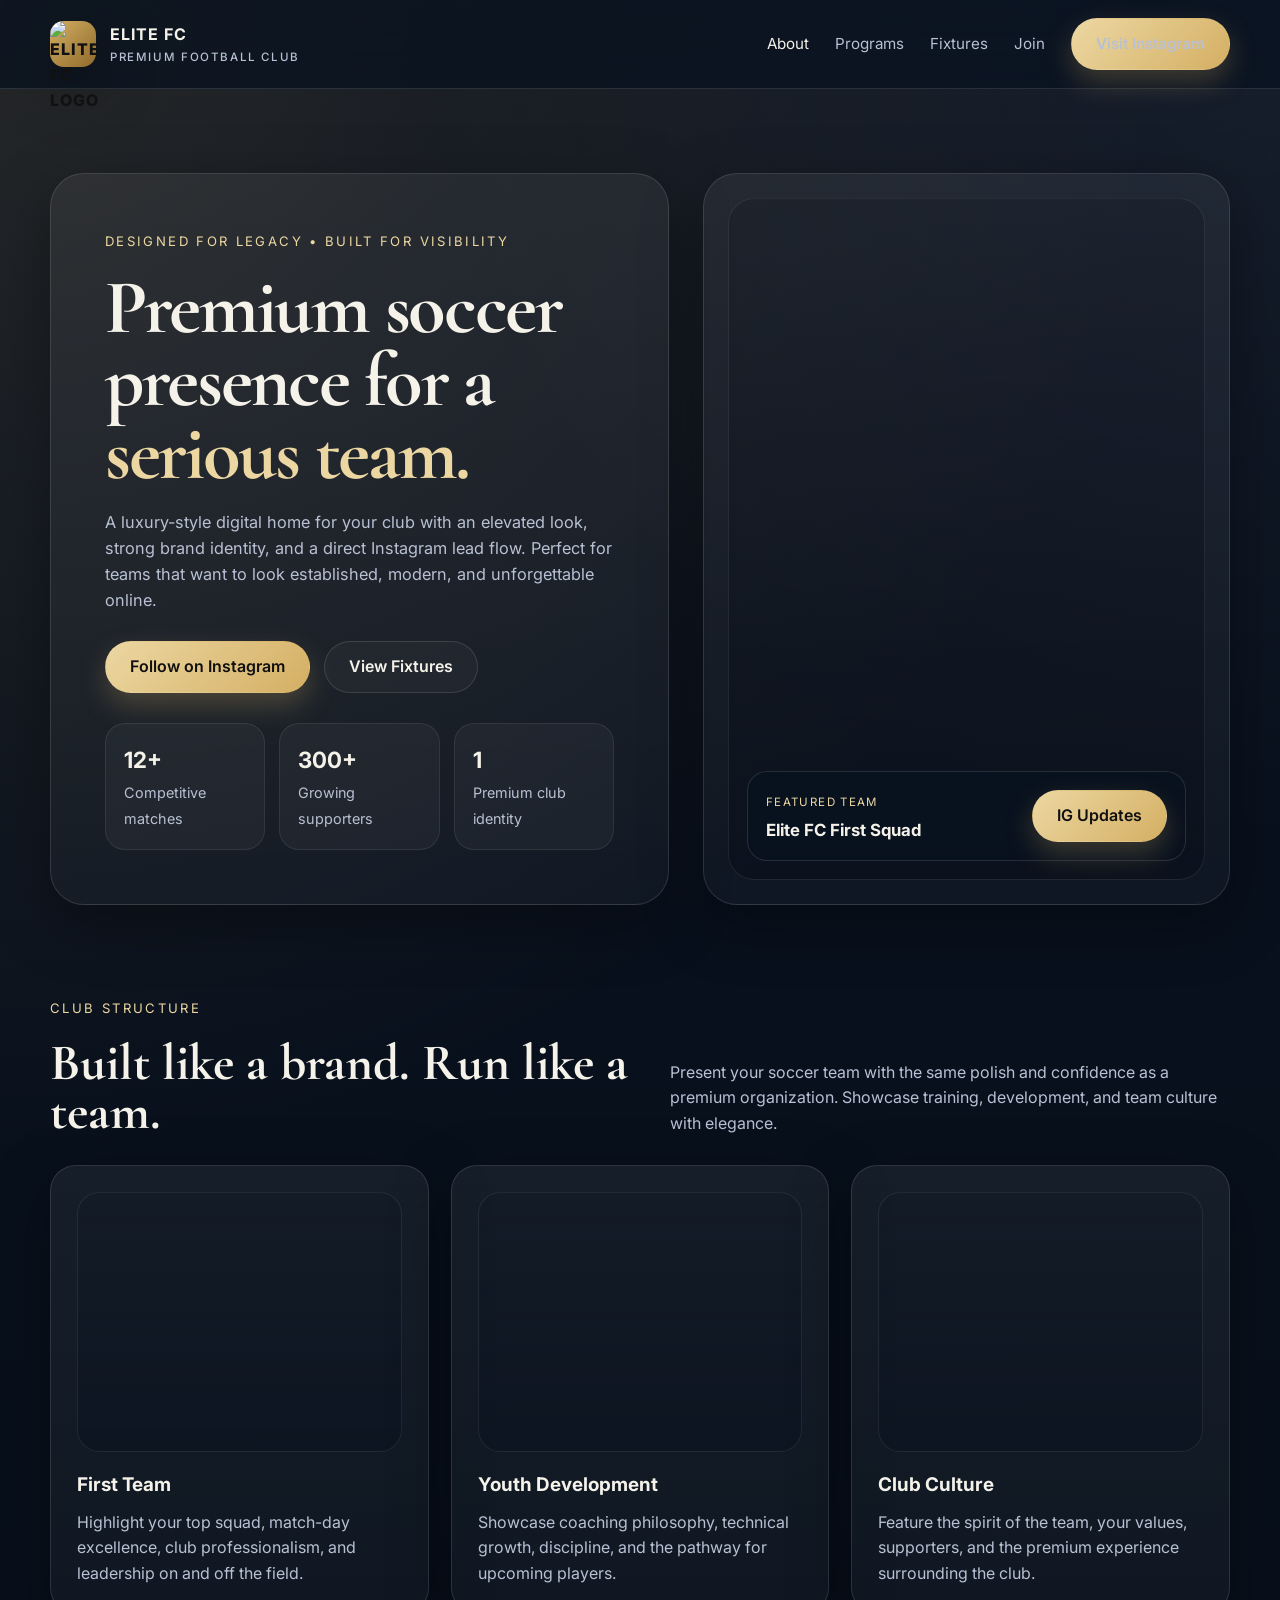
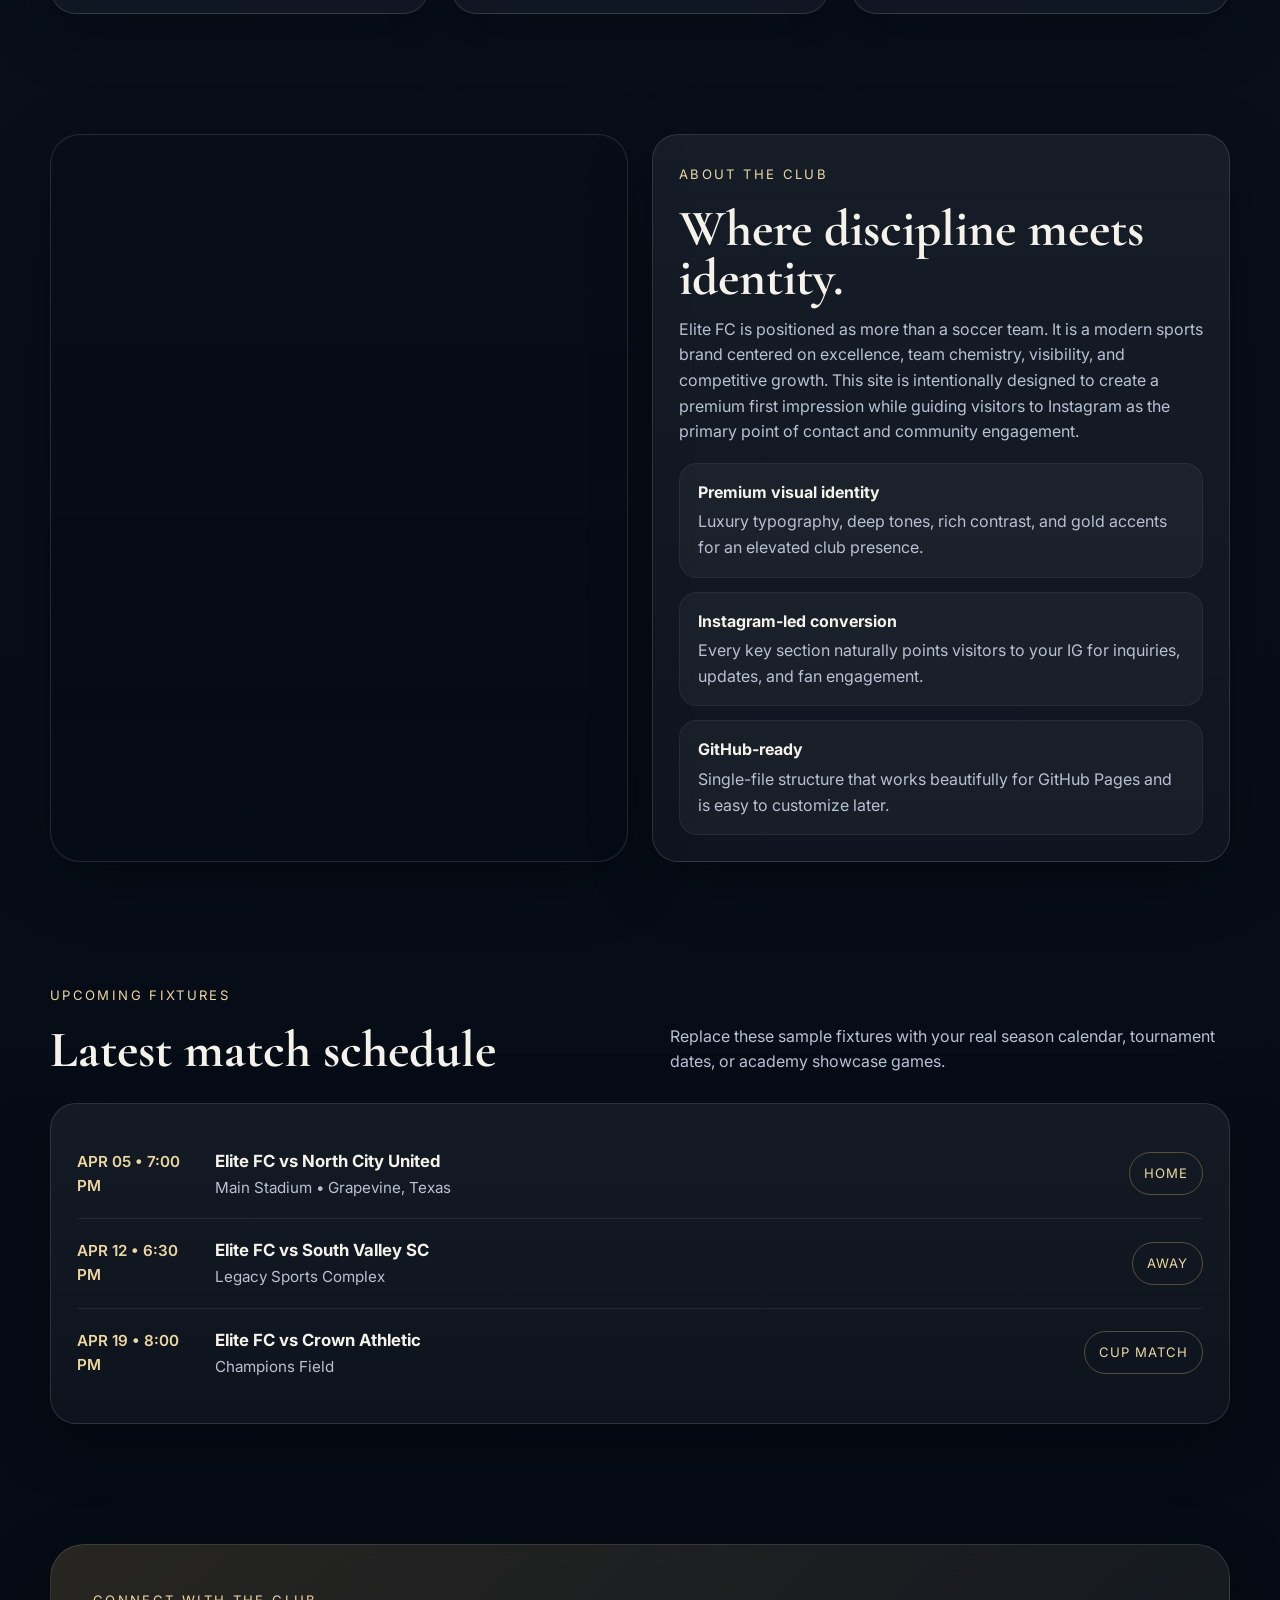
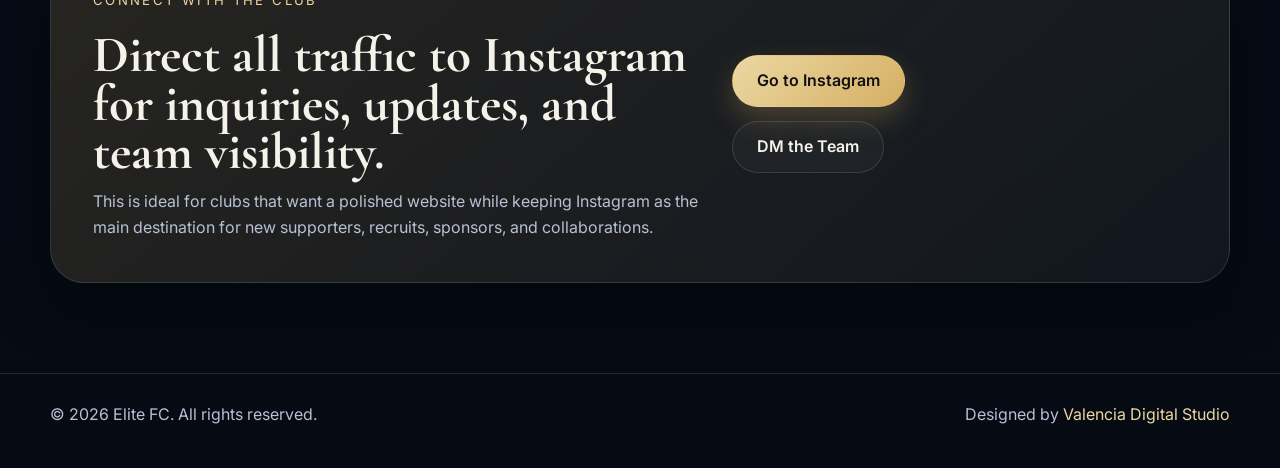
==== index.html @ ec52569a "Create index.html" ====
<!DOCTYPE html>
<html lang="en">
<head>
  <meta charset="UTF-8" />
  <meta name="viewport" content="width=device-width, initial-scale=1.0" />
  <title>Elite FC | Designed by Valencia Digital Studio</title>
  <meta name="description" content="A premium soccer team website designed by Valencia Digital Studio with an Instagram-first lead flow." />
  <link rel="preconnect" href="https://fonts.googleapis.com">
  <link rel="preconnect" href="https://fonts.gstatic.com" crossorigin>
  <link href="https://fonts.googleapis.com/css2?family=Cormorant+Garamond:wght@500;600;700&family=Inter:wght@300;400;500;600;700&display=swap" rel="stylesheet">
  <style>
    :root {
      --bg: #08111f;
      --bg-soft: #0e1930;
      --panel: rgba(255,255,255,0.06);
      --panel-2: rgba(255,255,255,0.08);
      --text: #f5f2ea;
      --muted: #b8c1d3;
      --gold: #d4af63;
      --gold-soft: #ecd7a2;
      --line: rgba(255,255,255,0.12);
      --max: 1180px;
      --shadow: 0 18px 60px rgba(0,0,0,0.35);
      --radius: 26px;
    }

    * { box-sizing: border-box; margin: 0; padding: 0; }

    html { scroll-behavior: smooth; }

    body {
      font-family: 'Inter', sans-serif;
      background:
        radial-gradient(circle at top left, rgba(212,175,99,0.14), transparent 30%),
        radial-gradient(circle at top right, rgba(255,255,255,0.06), transparent 22%),
        linear-gradient(180deg, #09111f 0%, #08101c 35%, #050a13 100%);
      color: var(--text);
      line-height: 1.6;
    }

    a { color: inherit; text-decoration: none; }
    img { max-width: 100%; display: block; }

    .container {
      width: min(calc(100% - 32px), var(--max));
      margin: 0 auto;
    }

    .site-header {
      position: sticky;
      top: 0;
      z-index: 1000;
      backdrop-filter: blur(18px);
      background: rgba(8, 17, 31, 0.72);
      border-bottom: 1px solid var(--line);
    }

    .nav {
      display: flex;
      justify-content: space-between;
      align-items: center;
      padding: 18px 0;
      gap: 20px;
    }

    .brand {
      display: flex;
      align-items: center;
      gap: 14px;
      font-weight: 700;
      letter-spacing: 0.06em;
      text-transform: uppercase;
    }

    .crest {
      width: 46px;
      height: 46px;
      border-radius: 14px;
      background: linear-gradient(135deg, var(--gold), #8f6a2b);
      color: #111;
      display: grid;
      place-items: center;
      font-weight: 800;
      box-shadow: var(--shadow);
    }

    .brand small {
      display: block;
      color: var(--muted);
      font-weight: 500;
      font-size: 0.72rem;
      letter-spacing: 0.14em;
    }

    .nav-links {
      display: flex;
      gap: 26px;
      align-items: center;
      flex-wrap: wrap;
    }

    .nav-links a {
      color: var(--muted);
      font-size: 0.95rem;
    }

    .nav-links a:hover,
    .nav-links a.active { color: var(--text); }

    .btn {
      display: inline-flex;
      align-items: center;
      justify-content: center;
      gap: 10px;
      min-height: 52px;
      padding: 0 24px;
      border-radius: 999px;
      font-weight: 600;
      transition: 0.25s ease;
      border: 1px solid transparent;
      cursor: pointer;
    }

    .btn-primary {
      background: linear-gradient(135deg, var(--gold-soft), var(--gold));
      color: #101010;
      box-shadow: 0 12px 28px rgba(212,175,99,0.26);
    }

    .btn-primary:hover { transform: translateY(-2px); }

    .btn-secondary {
      background: rgba(255,255,255,0.03);
      border-color: var(--line);
      color: var(--text);
    }

    .hero {
      padding: 84px 0 54px;
    }

    .hero-grid {
      display: grid;
      grid-template-columns: 1.08fr 0.92fr;
      gap: 34px;
      align-items: stretch;
    }

    .hero-copy,
    .hero-card {
      background: linear-gradient(180deg, rgba(255,255,255,0.06), rgba(255,255,255,0.03));
      border: 1px solid var(--line);
      border-radius: 34px;
      box-shadow: var(--shadow);
    }

    .hero-copy {
      padding: 54px;
      position: relative;
      overflow: hidden;
    }

    .eyebrow {
      display: inline-flex;
      align-items: center;
      gap: 10px;
      color: var(--gold-soft);
      font-size: 0.82rem;
      text-transform: uppercase;
      letter-spacing: 0.18em;
      margin-bottom: 20px;
    }

    .hero h1 {
      font-family: 'Cormorant Garamond', serif;
      font-size: clamp(3rem, 6vw, 5.3rem);
      line-height: 0.95;
      letter-spacing: -0.03em;
      margin-bottom: 18px;
    }

    .hero h1 span { color: var(--gold-soft); }

    .hero p {
      color: var(--muted);
      max-width: 640px;
      font-size: 1.02rem;
      margin-bottom: 28px;
    }

    .hero-actions {
      display: flex;
      gap: 14px;
      flex-wrap: wrap;
      margin-bottom: 30px;
    }

    .stat-row {
      display: grid;
      grid-template-columns: repeat(3, 1fr);
      gap: 14px;
      margin-top: 24px;
    }

    .stat {
      padding: 18px;
      border-radius: 20px;
      background: rgba(255,255,255,0.04);
      border: 1px solid rgba(255,255,255,0.08);
    }

    .stat strong {
      display: block;
      font-size: 1.4rem;
      margin-bottom: 2px;
    }

    .stat span {
      color: var(--muted);
      font-size: 0.9rem;
    }

    .hero-card {
      padding: 24px;
      display: flex;
      flex-direction: column;
      gap: 18px;
    }

    .image-frame {
      flex: 1;
      min-height: 520px;
      border-radius: 26px;
      overflow: hidden;
      position: relative;
      border: 1px solid rgba(255,255,255,0.08);
      background:
        linear-gradient(rgba(7,12,22,0.18), rgba(7,12,22,0.45)),
        url('assets/hero-team.jpg') center/cover;
    }

    .image-badge {
      position: absolute;
      left: 18px;
      bottom: 18px;
      right: 18px;
      display: flex;
      justify-content: space-between;
      gap: 14px;
      align-items: center;
      padding: 16px 18px;
      border-radius: 20px;
      background: rgba(8,17,31,0.72);
      backdrop-filter: blur(14px);
      border: 1px solid rgba(255,255,255,0.12);
    }

    .image-badge div small {
      color: var(--gold-soft);
      text-transform: uppercase;
      letter-spacing: 0.12em;
      font-size: 0.72rem;
    }

    .image-badge div strong {
      display: block;
      margin-top: 4px;
      font-size: 1.05rem;
    }

    section {
      padding: 36px 0 84px;
    }

    .section-head {
      display: flex;
      justify-content: space-between;
      align-items: end;
      gap: 18px;
      margin-bottom: 28px;
    }

    .section-head h2 {
      font-family: 'Cormorant Garamond', serif;
      font-size: clamp(2.2rem, 4vw, 3.5rem);
      line-height: 0.95;
    }

    .section-head p {
      color: var(--muted);
      max-width: 560px;
    }

    .grid-3 {
      display: grid;
      grid-template-columns: repeat(3, 1fr);
      gap: 22px;
    }

    .card {
      background: linear-gradient(180deg, rgba(255,255,255,0.06), rgba(255,255,255,0.035));
      border: 1px solid var(--line);
      border-radius: var(--radius);
      padding: 26px;
      box-shadow: var(--shadow);
    }

    .card h3 {
      font-size: 1.18rem;
      margin-bottom: 10px;
    }

    .card p,
    .card li {
      color: var(--muted);
    }

    .program-image {
      height: 260px;
      border-radius: 22px;
      margin-bottom: 18px;
      background-size: cover;
      background-position: center;
      border: 1px solid rgba(255,255,255,0.08);
    }

    .about-grid {
      display: grid;
      grid-template-columns: 1fr 1fr;
      gap: 24px;
    }

    .about-photo {
      min-height: 500px;
      border-radius: 30px;
      border: 1px solid var(--line);
      box-shadow: var(--shadow);
      background:
        linear-gradient(rgba(5,10,19,0.2), rgba(5,10,19,0.5)),
        url('assets/team-about.jpg') center/cover;
    }

    .list {
      list-style: none;
      display: grid;
      gap: 14px;
      margin-top: 18px;
    }

    .list li {
      padding: 16px 18px;
      border-radius: 18px;
      background: rgba(255,255,255,0.04);
      border: 1px solid rgba(255,255,255,0.06);
    }

    .schedule {
      overflow: hidden;
    }

    .match {
      display: grid;
      grid-template-columns: 120px 1fr 130px;
      gap: 18px;
      align-items: center;
      padding: 18px 0;
      border-bottom: 1px solid rgba(255,255,255,0.08);
    }

    .match:last-child { border-bottom: none; }

    .match time {
      color: var(--gold-soft);
      font-weight: 600;
      font-size: 0.95rem;
    }

    .match strong { display: block; font-size: 1.05rem; }
    .match span { color: var(--muted); font-size: 0.95rem; }

    .tag {
      justify-self: end;
      border: 1px solid rgba(212,175,99,0.36);
      color: var(--gold-soft);
      border-radius: 999px;
      padding: 10px 14px;
      font-size: 0.82rem;
      text-transform: uppercase;
      letter-spacing: 0.08em;
    }

    .cta {
      padding-bottom: 90px;
    }

    .cta-box {
      padding: 42px;
      border-radius: 34px;
      background: linear-gradient(135deg, rgba(212,175,99,0.16), rgba(255,255,255,0.05));
      border: 1px solid var(--line);
      box-shadow: var(--shadow);
      display: grid;
      grid-template-columns: 1.15fr 0.85fr;
      gap: 24px;
      align-items: center;
    }

    .cta-box h2 {
      font-family: 'Cormorant Garamond', serif;
      font-size: clamp(2.3rem, 4vw, 3.6rem);
      line-height: 0.95;
      margin-bottom: 12px;
    }

    .cta-box p { color: var(--muted); max-width: 620px; }

    .cta-actions {
      display: flex;
      flex-direction: column;
      gap: 14px;
      align-items: flex-start;
      justify-content: center;
    }

    footer {
      border-top: 1px solid var(--line);
      padding: 28px 0 40px;
      color: var(--muted);
    }

    .footer-row {
      display: flex;
      justify-content: space-between;
      gap: 16px;
      flex-wrap: wrap;
      align-items: center;
    }

    .credit a { color: var(--gold-soft); }

    @media (max-width: 980px) {
      .hero-grid,
      .about-grid,
      .cta-box,
      .grid-3 {
        grid-template-columns: 1fr;
      }

      .image-frame,
      .about-photo { min-height: 380px; }

      .match {
        grid-template-columns: 1fr;
      }

      .tag { justify-self: start; }
    }

    @media (max-width: 720px) {
      .nav { align-items: flex-start; flex-direction: column; }
      .nav-links { gap: 14px; }
      .hero-copy { padding: 32px 24px; }
      .hero-card { padding: 16px; }
      .stat-row { grid-template-columns: 1fr; }
      .section-head { align-items: flex-start; flex-direction: column; }
      .cta-box { padding: 28px 22px; }
    }
  </style>
</head>
<body>
  <header class="site-header">
    <div class="container nav">
      <a href="#top" class="brand">
        <div class="crest"><img src="assets/logo.png" alt="Elite FC logo" style="width:100%;height:100%;object-fit:cover;border-radius:14px;"></div>
        <div>
          Elite FC
          <small>Premium Football Club</small>
        </div>
      </a>

      <nav class="nav-links">
        <a href="#about" class="active">About</a>
        <a href="#programs">Programs</a>
        <a href="#fixtures">Fixtures</a>
        <a href="#join">Join</a>
        <a href="https://www.instagram.com/valenciadigitalstudio?igsh=MWRkOGlpdWNxNnF4ZQ%3D%3D&utm_source=qr" target="_blank" rel="noopener" class="btn btn-primary">Visit Instagram</a>
      </nav>
    </div>
  </header>

  <main id="top">
    <section class="hero">
      <div class="container hero-grid">
        <div class="hero-copy">
          <div class="eyebrow">Designed for legacy • Built for visibility</div>
          <h1>Premium soccer presence for a <span>serious team.</span></h1>
          <p>
            A luxury-style digital home for your club with an elevated look, strong brand identity,
            and a direct Instagram lead flow. Perfect for teams that want to look established,
            modern, and unforgettable online.
          </p>

          <div class="hero-actions">
            <a class="btn btn-primary" href="https://www.instagram.com/valenciadigitalstudio?igsh=MWRkOGlpdWNxNnF4ZQ%3D%3D&utm_source=qr" target="_blank" rel="noopener">Follow on Instagram</a>
            <a class="btn btn-secondary" href="#fixtures">View Fixtures</a>
          </div>

          <div class="stat-row">
            <div class="stat">
              <strong>12+</strong>
              <span>Competitive matches</span>
            </div>
            <div class="stat">
              <strong>300+</strong>
              <span>Growing supporters</span>
            </div>
            <div class="stat">
              <strong>1</strong>
              <span>Premium club identity</span>
            </div>
          </div>
        </div>

        <div class="hero-card">
          <div class="image-frame">
            <div class="image-badge">
              <div>
                <small>Featured Team</small>
                <strong>Elite FC First Squad</strong>
              </div>
              <a class="btn btn-primary" href="https://www.instagram.com/valenciadigitalstudio?igsh=MWRkOGlpdWNxNnF4ZQ%3D%3D&utm_source=qr" target="_blank" rel="noopener">IG Updates</a>
            </div>
          </div>
        </div>
      </div>
    </section>

    <section id="programs">
      <div class="container">
        <div class="section-head">
          <div>
            <div class="eyebrow">Club structure</div>
            <h2>Built like a brand. Run like a team.</h2>
          </div>
          <p>
            Present your soccer team with the same polish and confidence as a premium organization.
            Showcase training, development, and team culture with elegance.
          </p>
        </div>

        <div class="grid-3">
          <article class="card">
            <div class="program-image" style="background-image:linear-gradient(rgba(8,17,31,0.15), rgba(8,17,31,0.45)), url('assets/player-1.jpg');"></div>
            <h3>First Team</h3>
            <p>Highlight your top squad, match-day excellence, club professionalism, and leadership on and off the field.</p>
          </article>

          <article class="card">
            <div class="program-image" style="background-image:linear-gradient(rgba(8,17,31,0.15), rgba(8,17,31,0.45)), url('assets/player-2.jpg');"></div>
            <h3>Youth Development</h3>
            <p>Showcase coaching philosophy, technical growth, discipline, and the pathway for upcoming players.</p>
          </article>

          <article class="card">
            <div class="program-image" style="background-image:linear-gradient(rgba(8,17,31,0.15), rgba(8,17,31,0.45)), url('assets/player-3.jpg');"></div>
            <h3>Club Culture</h3>
            <p>Feature the spirit of the team, your values, supporters, and the premium experience surrounding the club.</p>
          </article>
        </div>
      </div>
    </section>

    <section id="about">
      <div class="container about-grid">
        <div class="about-photo"></div>
        <div class="card">
          <div class="eyebrow">About the club</div>
          <h2 style="font-family:'Cormorant Garamond',serif; font-size: clamp(2.1rem,4vw,3.4rem); line-height:0.96; margin-bottom:14px;">Where discipline meets identity.</h2>
          <p>
            Elite FC is positioned as more than a soccer team. It is a modern sports brand centered on excellence,
            team chemistry, visibility, and competitive growth. This site is intentionally designed to create a premium first impression
            while guiding visitors to Instagram as the primary point of contact and community engagement.
          </p>

          <ul class="list">
            <li><strong style="color:var(--text); display:block; margin-bottom:4px;">Premium visual identity</strong>Luxury typography, deep tones, rich contrast, and gold accents for an elevated club presence.</li>
            <li><strong style="color:var(--text); display:block; margin-bottom:4px;">Instagram-led conversion</strong>Every key section naturally points visitors to your IG for inquiries, updates, and fan engagement.</li>
            <li><strong style="color:var(--text); display:block; margin-bottom:4px;">GitHub-ready</strong>Single-file structure that works beautifully for GitHub Pages and is easy to customize later.</li>
          </ul>
        </div>
      </div>
    </section>

    <section id="fixtures">
      <div class="container">
        <div class="section-head">
          <div>
            <div class="eyebrow">Upcoming fixtures</div>
            <h2>Latest match schedule</h2>
          </div>
          <p>
            Replace these sample fixtures with your real season calendar, tournament dates, or academy showcase games.
          </p>
        </div>

        <div class="card schedule">
          <div class="match">
            <time>APR 05 • 7:00 PM</time>
            <div>
              <strong>Elite FC vs North City United</strong>
              <span>Main Stadium • Grapevine, Texas</span>
            </div>
            <div class="tag">Home</div>
          </div>

          <div class="match">
            <time>APR 12 • 6:30 PM</time>
            <div>
              <strong>Elite FC vs South Valley SC</strong>
              <span>Legacy Sports Complex</span>
            </div>
            <div class="tag">Away</div>
          </div>

          <div class="match">
            <time>APR 19 • 8:00 PM</time>
            <div>
              <strong>Elite FC vs Crown Athletic</strong>
              <span>Champions Field</span>
            </div>
            <div class="tag">Cup Match</div>
          </div>
        </div>
      </div>
    </section>

    <section class="cta" id="join">
      <div class="container">
        <div class="cta-box">
          <div>
            <div class="eyebrow">Connect with the club</div>
            <h2>Direct all traffic to Instagram for inquiries, updates, and team visibility.</h2>
            <p>
              This is ideal for clubs that want a polished website while keeping Instagram as the main destination for new supporters,
              recruits, sponsors, and collaborations.
            </p>
          </div>

          <div class="cta-actions">
            <a class="btn btn-primary" href="https://www.instagram.com/valenciadigitalstudio?igsh=MWRkOGlpdWNxNnF4ZQ%3D%3D&utm_source=qr" target="_blank" rel="noopener">Go to Instagram</a>
            <a class="btn btn-secondary" href="https://www.instagram.com/valenciadigitalstudio?igsh=MWRkOGlpdWNxNnF4ZQ%3D%3D&utm_source=qr" target="_blank" rel="noopener">DM the Team</a>
          </div>
        </div>
      </div>
    </section>
  </main>

  <footer>
    <div class="container footer-row">
      <div>© 2026 Elite FC. All rights reserved.</div>
      <div class="credit">Designed by <a href="https://www.instagram.com/valenciadigitalstudio?igsh=MWRkOGlpdWNxNnF4ZQ%3D%3D&utm_source=qr" target="_blank" rel="noopener">Valencia Digital Studio</a></div>
    </div>
  </footer>
</body>
</html>
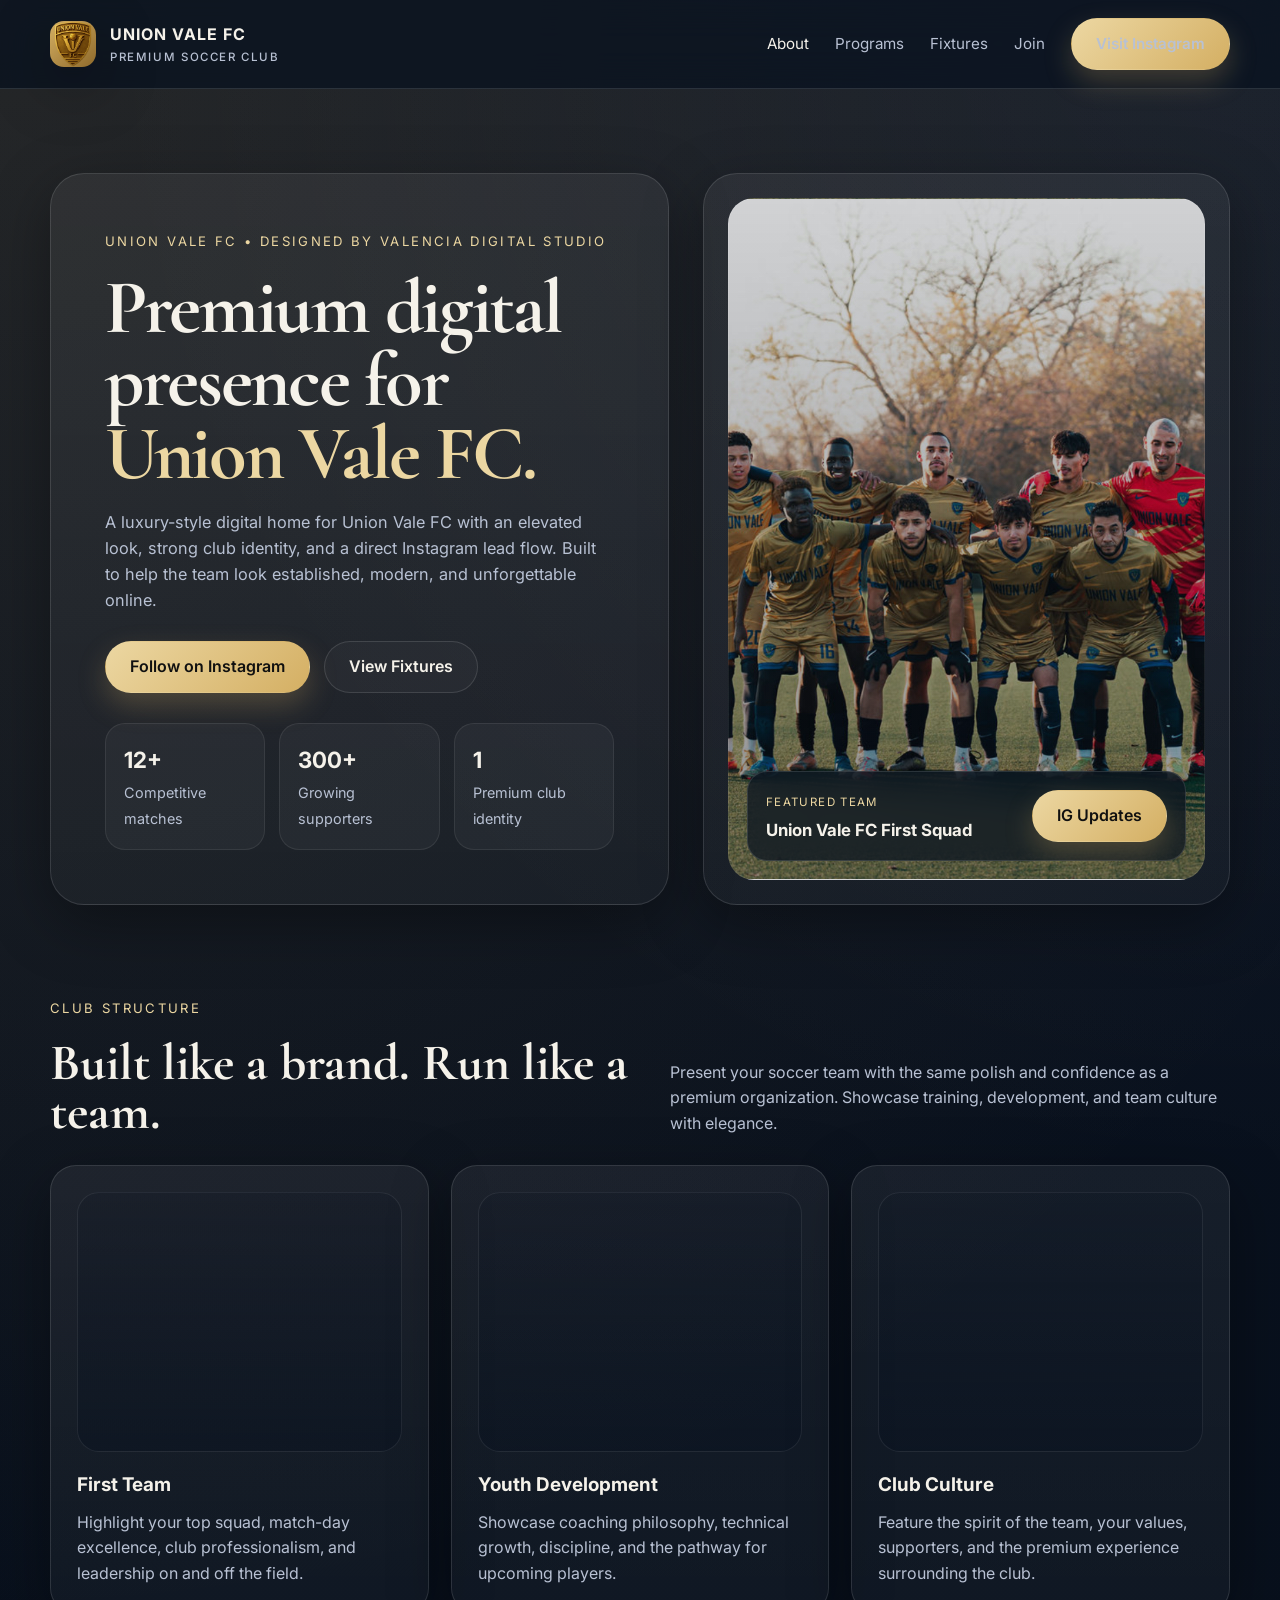
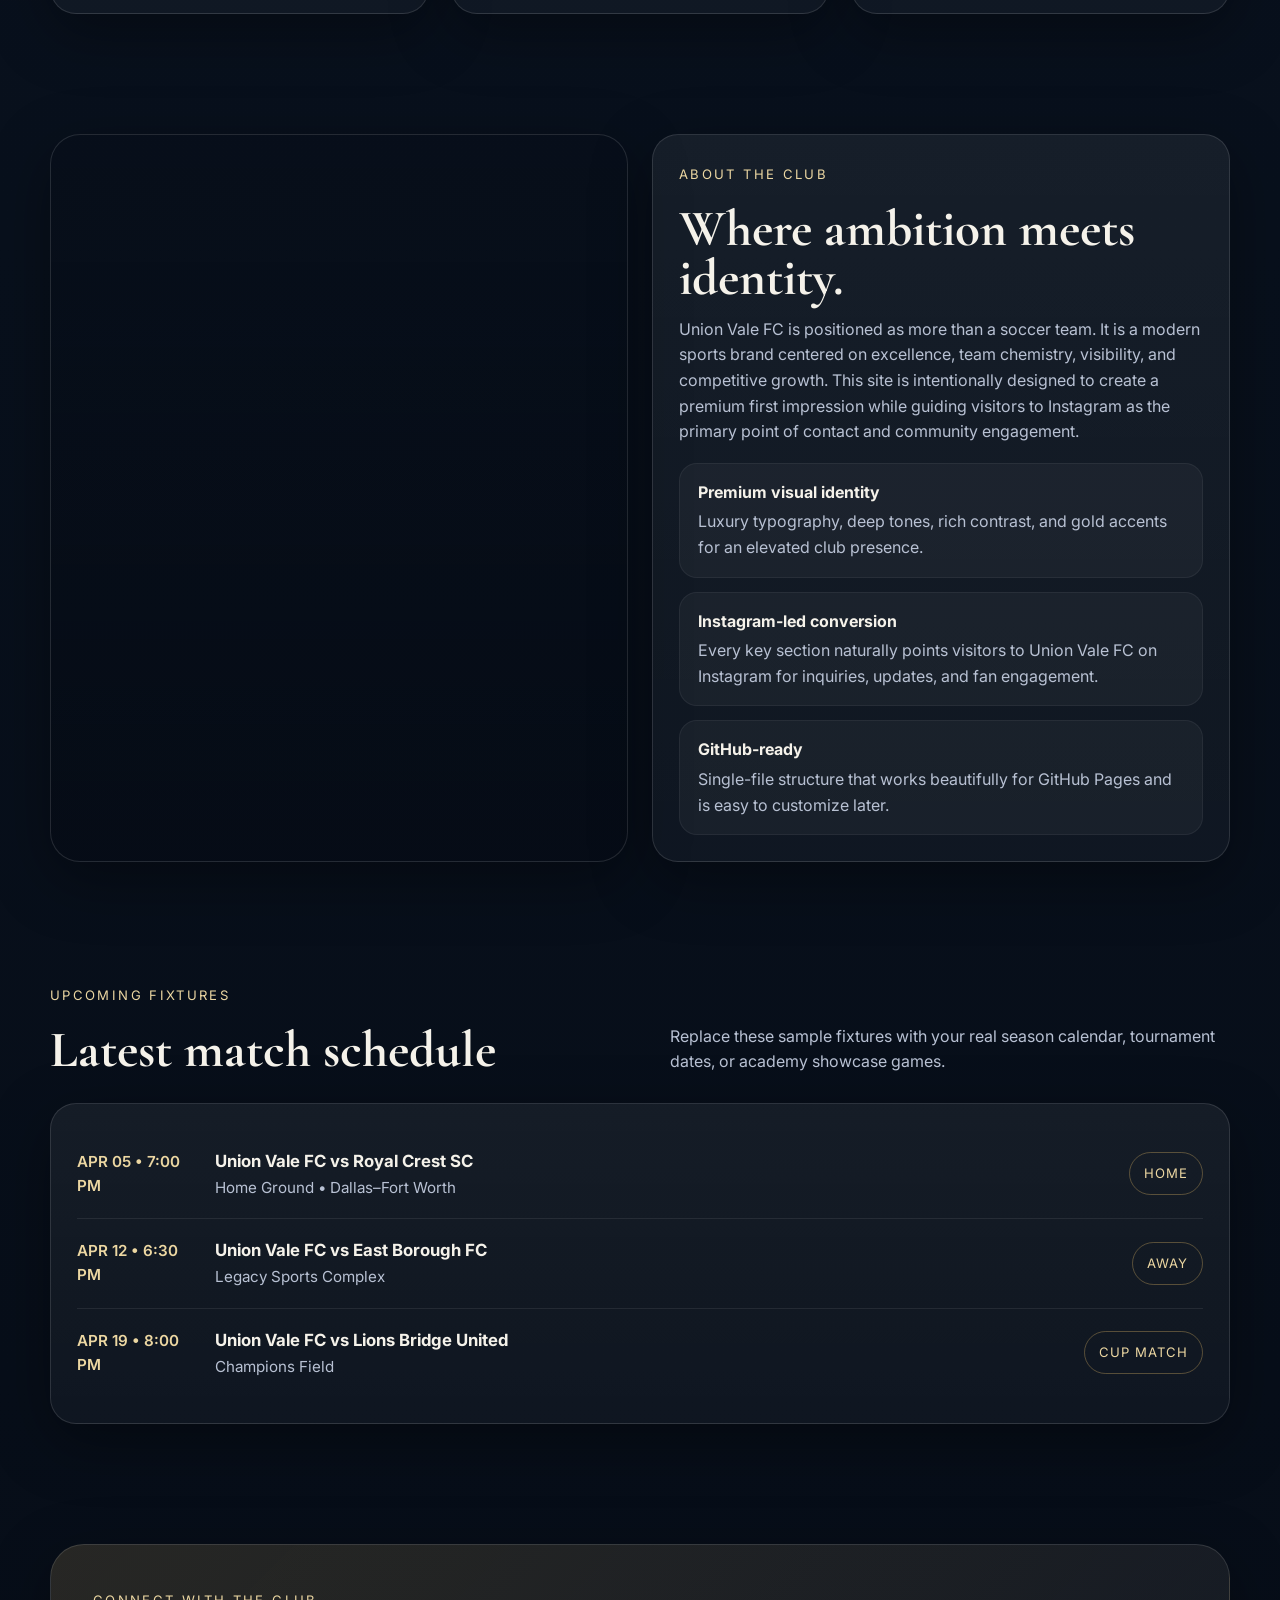
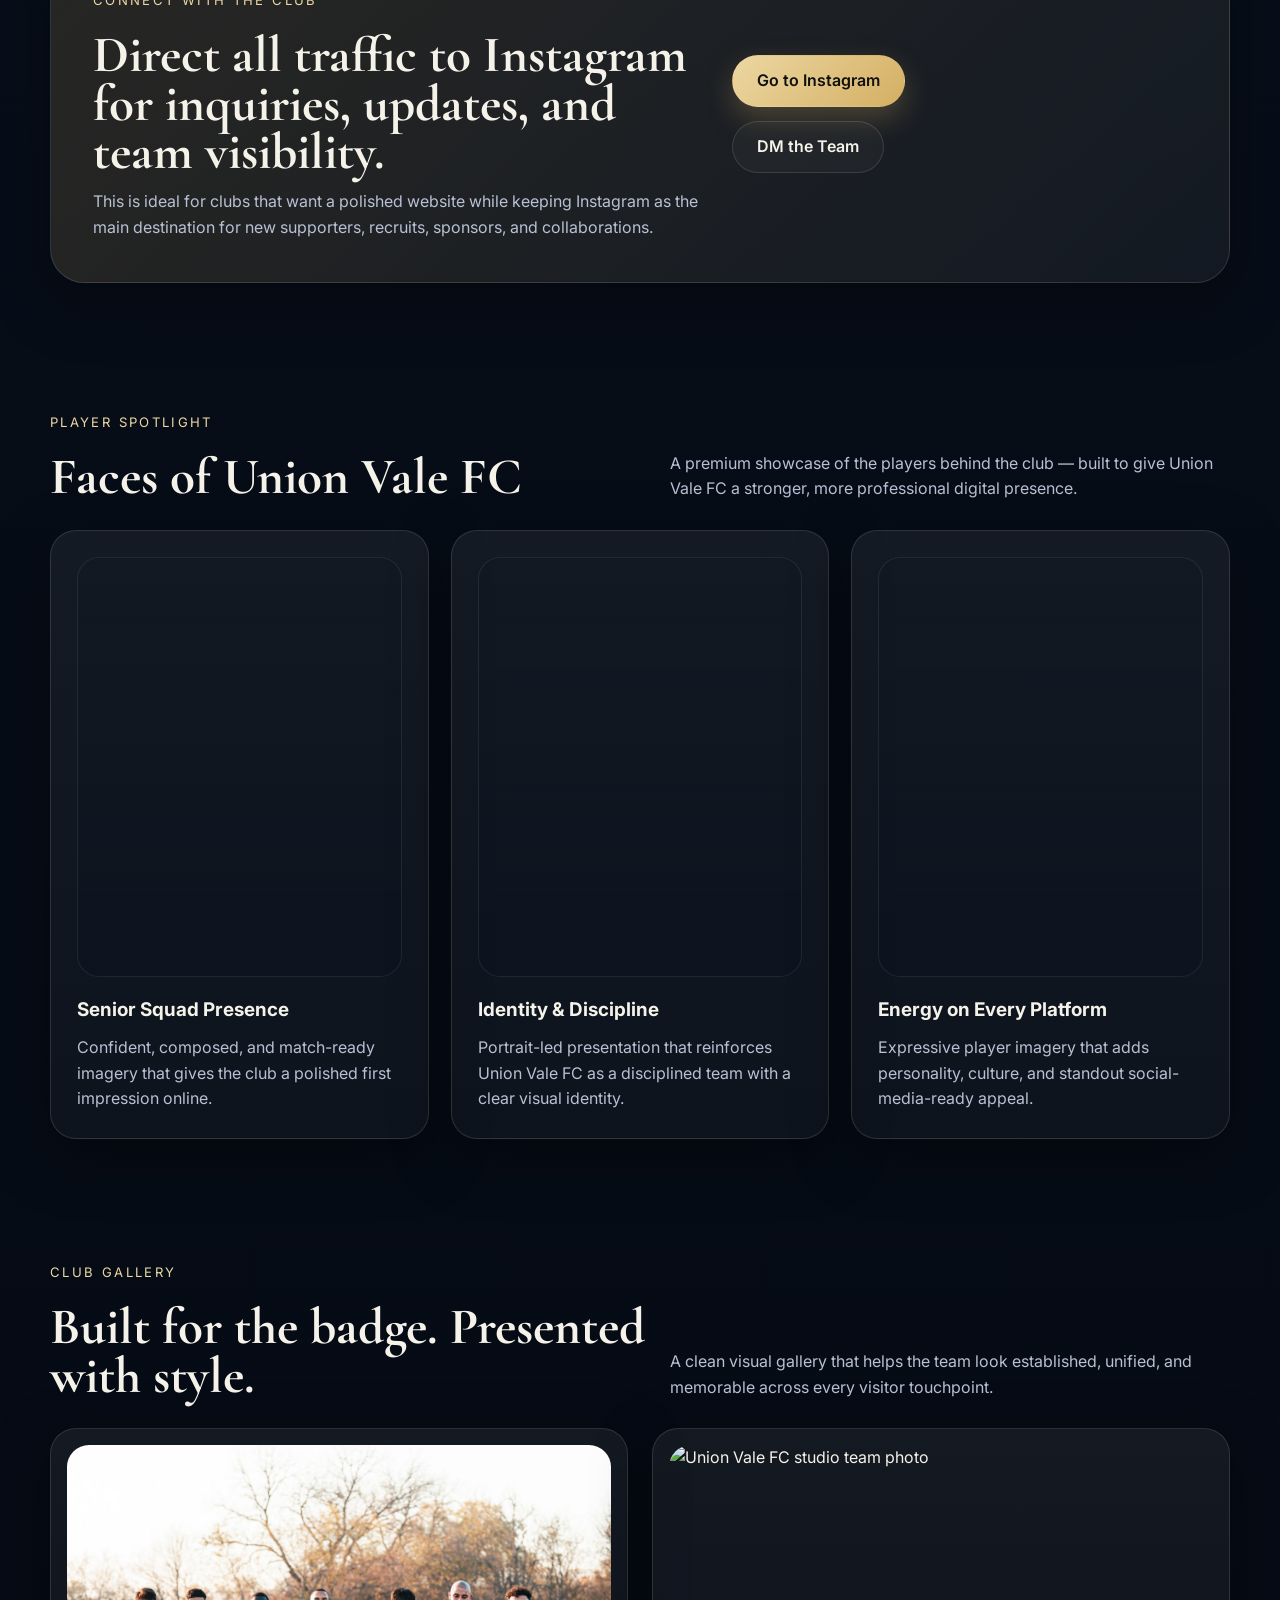
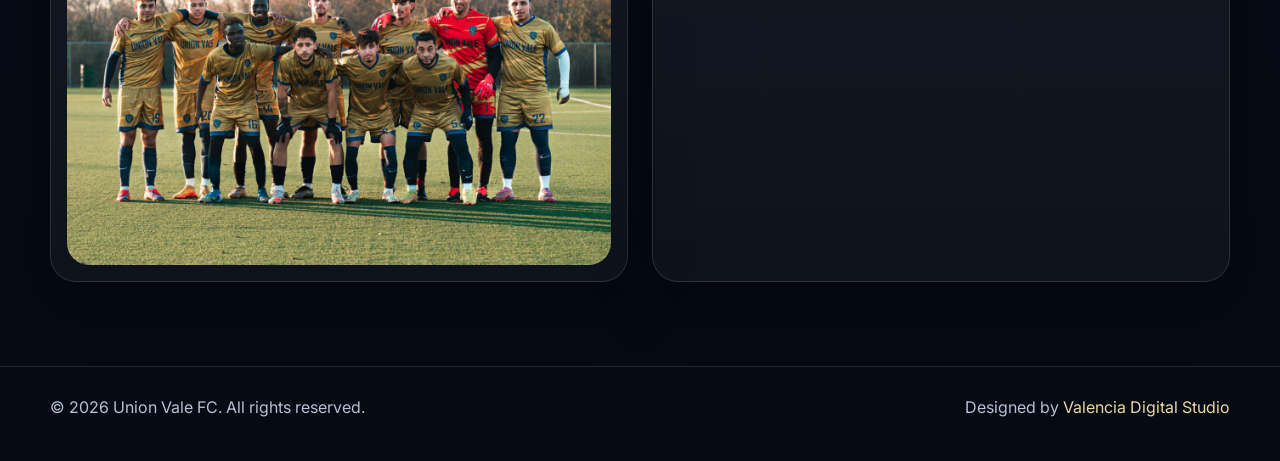
==== commit aadcd09d: "Update index.html" ====
--- a/index.html
+++ b/index.html
@@ -3,7 +3,7 @@
 <head>
   <meta charset="UTF-8" />
   <meta name="viewport" content="width=device-width, initial-scale=1.0" />
-  <title>Elite FC | Designed by Valencia Digital Studio</title>
+  <title>Union Vale FC | Designed by Valencia Digital Studio</title>
   <meta name="description" content="A premium soccer team website designed by Valencia Digital Studio with an Instagram-first lead flow." />
   <link rel="preconnect" href="https://fonts.googleapis.com">
   <link rel="preconnect" href="https://fonts.gstatic.com" crossorigin>
@@ -471,10 +471,10 @@
   <header class="site-header">
     <div class="container nav">
       <a href="#top" class="brand">
-        <div class="crest"><img src="assets/logo.png" alt="Elite FC logo" style="width:100%;height:100%;object-fit:cover;border-radius:14px;"></div>
+        <div class="crest"><img src="assets/logo.png" alt="Union Vale FC logo" style="width:100%;height:100%;object-fit:cover;border-radius:14px;"></div>
         <div>
-          Elite FC
-          <small>Premium Football Club</small>
+          Union Vale FC
+          <small>Premium Soccer Club</small>
         </div>
       </a>
 
@@ -483,7 +483,7 @@
         <a href="#programs">Programs</a>
         <a href="#fixtures">Fixtures</a>
         <a href="#join">Join</a>
-        <a href="https://www.instagram.com/valenciadigitalstudio?igsh=MWRkOGlpdWNxNnF4ZQ%3D%3D&utm_source=qr" target="_blank" rel="noopener" class="btn btn-primary">Visit Instagram</a>
+        <a href="https://www.instagram.com/union_vale_fc?igsh=MWFoOGcxbzI4MnBzMg%3D%3D" target="_blank" rel="noopener" class="btn btn-primary">Visit Instagram</a>
       </nav>
     </div>
   </header>
@@ -492,16 +492,14 @@
     <section class="hero">
       <div class="container hero-grid">
         <div class="hero-copy">
-          <div class="eyebrow">Designed for legacy • Built for visibility</div>
-          <h1>Premium soccer presence for a <span>serious team.</span></h1>
+          <div class="eyebrow">Union Vale FC • Designed by Valencia Digital Studio</div>
+          <h1>Premium digital presence for <span>Union Vale FC.</span></h1>
           <p>
-            A luxury-style digital home for your club with an elevated look, strong brand identity,
-            and a direct Instagram lead flow. Perfect for teams that want to look established,
-            modern, and unforgettable online.
+            A luxury-style digital home for Union Vale FC with an elevated look, strong club identity, and a direct Instagram lead flow. Built to help the team look established, modern, and unforgettable online.
           </p>
 
           <div class="hero-actions">
-            <a class="btn btn-primary" href="https://www.instagram.com/valenciadigitalstudio?igsh=MWRkOGlpdWNxNnF4ZQ%3D%3D&utm_source=qr" target="_blank" rel="noopener">Follow on Instagram</a>
+            <a class="btn btn-primary" href="https://www.instagram.com/union_vale_fc?igsh=MWFoOGcxbzI4MnBzMg%3D%3D" target="_blank" rel="noopener">Follow on Instagram</a>
             <a class="btn btn-secondary" href="#fixtures">View Fixtures</a>
           </div>
 
@@ -526,9 +524,9 @@
             <div class="image-badge">
               <div>
                 <small>Featured Team</small>
-                <strong>Elite FC First Squad</strong>
+                <strong>Union Vale FC First Squad</strong>
               </div>
-              <a class="btn btn-primary" href="https://www.instagram.com/valenciadigitalstudio?igsh=MWRkOGlpdWNxNnF4ZQ%3D%3D&utm_source=qr" target="_blank" rel="noopener">IG Updates</a>
+              <a class="btn btn-primary" href="https://www.instagram.com/union_vale_fc?igsh=MWFoOGcxbzI4MnBzMg%3D%3D" target="_blank" rel="noopener">IG Updates</a>
             </div>
           </div>
         </div>
@@ -575,16 +573,16 @@
         <div class="about-photo"></div>
         <div class="card">
           <div class="eyebrow">About the club</div>
-          <h2 style="font-family:'Cormorant Garamond',serif; font-size: clamp(2.1rem,4vw,3.4rem); line-height:0.96; margin-bottom:14px;">Where discipline meets identity.</h2>
+          <h2 style="font-family:'Cormorant Garamond',serif; font-size: clamp(2.1rem,4vw,3.4rem); line-height:0.96; margin-bottom:14px;">Where ambition meets identity.</h2>
           <p>
-            Elite FC is positioned as more than a soccer team. It is a modern sports brand centered on excellence,
+            Union Vale FC is positioned as more than a soccer team. It is a modern sports brand centered on excellence,
             team chemistry, visibility, and competitive growth. This site is intentionally designed to create a premium first impression
             while guiding visitors to Instagram as the primary point of contact and community engagement.
           </p>
 
           <ul class="list">
             <li><strong style="color:var(--text); display:block; margin-bottom:4px;">Premium visual identity</strong>Luxury typography, deep tones, rich contrast, and gold accents for an elevated club presence.</li>
-            <li><strong style="color:var(--text); display:block; margin-bottom:4px;">Instagram-led conversion</strong>Every key section naturally points visitors to your IG for inquiries, updates, and fan engagement.</li>
+            <li><strong style="color:var(--text); display:block; margin-bottom:4px;">Instagram-led conversion</strong>Every key section naturally points visitors to Union Vale FC on Instagram for inquiries, updates, and fan engagement.</li>
             <li><strong style="color:var(--text); display:block; margin-bottom:4px;">GitHub-ready</strong>Single-file structure that works beautifully for GitHub Pages and is easy to customize later.</li>
           </ul>
         </div>
@@ -607,8 +605,8 @@
           <div class="match">
             <time>APR 05 • 7:00 PM</time>
             <div>
-              <strong>Elite FC vs North City United</strong>
-              <span>Main Stadium • Grapevine, Texas</span>
+              <strong>Union Vale FC vs Royal Crest SC</strong>
+              <span>Home Ground • Dallas–Fort Worth</span>
             </div>
             <div class="tag">Home</div>
           </div>
@@ -616,7 +614,7 @@
           <div class="match">
             <time>APR 12 • 6:30 PM</time>
             <div>
-              <strong>Elite FC vs South Valley SC</strong>
+              <strong>Union Vale FC vs East Borough FC</strong>
               <span>Legacy Sports Complex</span>
             </div>
             <div class="tag">Away</div>
@@ -625,7 +623,7 @@
           <div class="match">
             <time>APR 19 • 8:00 PM</time>
             <div>
-              <strong>Elite FC vs Crown Athletic</strong>
+              <strong>Union Vale FC vs Lions Bridge United</strong>
               <span>Champions Field</span>
             </div>
             <div class="tag">Cup Match</div>
@@ -647,8 +645,65 @@
           </div>
 
           <div class="cta-actions">
-            <a class="btn btn-primary" href="https://www.instagram.com/valenciadigitalstudio?igsh=MWRkOGlpdWNxNnF4ZQ%3D%3D&utm_source=qr" target="_blank" rel="noopener">Go to Instagram</a>
-            <a class="btn btn-secondary" href="https://www.instagram.com/valenciadigitalstudio?igsh=MWRkOGlpdWNxNnF4ZQ%3D%3D&utm_source=qr" target="_blank" rel="noopener">DM the Team</a>
+            <a class="btn btn-primary" href="https://www.instagram.com/union_vale_fc?igsh=MWFoOGcxbzI4MnBzMg%3D%3D" target="_blank" rel="noopener">Go to Instagram</a>
+            <a class="btn btn-secondary" href="https://www.instagram.com/union_vale_fc?igsh=MWFoOGcxbzI4MnBzMg%3D%3D" target="_blank" rel="noopener">DM the Team</a>
+          </div>
+        </div>
+      </div>
+    </section>
+
+    <section id="players">
+      <div class="container">
+        <div class="section-head">
+          <div>
+            <div class="eyebrow">Player spotlight</div>
+            <h2>Faces of Union Vale FC</h2>
+          </div>
+          <p>
+            A premium showcase of the players behind the club — built to give Union Vale FC a stronger, more professional digital presence.
+          </p>
+        </div>
+
+        <div class="grid-3">
+          <article class="card">
+            <div class="program-image" style="height: 420px; background-image: linear-gradient(rgba(8,17,31,0.08), rgba(8,17,31,0.38)), url('assets/player-1.jpg'); background-position: center top;"></div>
+            <h3>Senior Squad Presence</h3>
+            <p>Confident, composed, and match-ready imagery that gives the club a polished first impression online.</p>
+          </article>
+
+          <article class="card">
+            <div class="program-image" style="height: 420px; background-image: linear-gradient(rgba(8,17,31,0.08), rgba(8,17,31,0.38)), url('assets/player-2.jpg'); background-position: center top;"></div>
+            <h3>Identity & Discipline</h3>
+            <p>Portrait-led presentation that reinforces Union Vale FC as a disciplined team with a clear visual identity.</p>
+          </article>
+
+          <article class="card">
+            <div class="program-image" style="height: 420px; background-image: linear-gradient(rgba(8,17,31,0.08), rgba(8,17,31,0.38)), url('assets/player-3.jpg'); background-position: center top;"></div>
+            <h3>Energy on Every Platform</h3>
+            <p>Expressive player imagery that adds personality, culture, and standout social-media-ready appeal.</p>
+          </article>
+        </div>
+      </div>
+    </section>
+
+    <section id="gallery">
+      <div class="container">
+        <div class="section-head">
+          <div>
+            <div class="eyebrow">Club gallery</div>
+            <h2>Built for the badge. Presented with style.</h2>
+          </div>
+          <p>
+            A clean visual gallery that helps the team look established, unified, and memorable across every visitor touchpoint.
+          </p>
+        </div>
+
+        <div class="about-grid">
+          <div class="card" style="padding:16px; overflow:hidden;">
+            <img src="assets/hero-team.jpg" alt="Union Vale FC team photo on the field" style="width:100%; height:100%; min-height:420px; object-fit:cover; border-radius:22px;">
+          </div>
+          <div class="card" style="padding:16px; overflow:hidden;">
+            <img src="assets/team-about.jpg" alt="Union Vale FC studio team photo" style="width:100%; height:100%; min-height:420px; object-fit:cover; border-radius:22px;">
           </div>
         </div>
       </div>
@@ -657,7 +712,7 @@
 
   <footer>
     <div class="container footer-row">
-      <div>© 2026 Elite FC. All rights reserved.</div>
+      <div>© 2026 Union Vale FC. All rights reserved.</div>
       <div class="credit">Designed by <a href="https://www.instagram.com/valenciadigitalstudio?igsh=MWRkOGlpdWNxNnF4ZQ%3D%3D&utm_source=qr" target="_blank" rel="noopener">Valencia Digital Studio</a></div>
     </div>
   </footer>
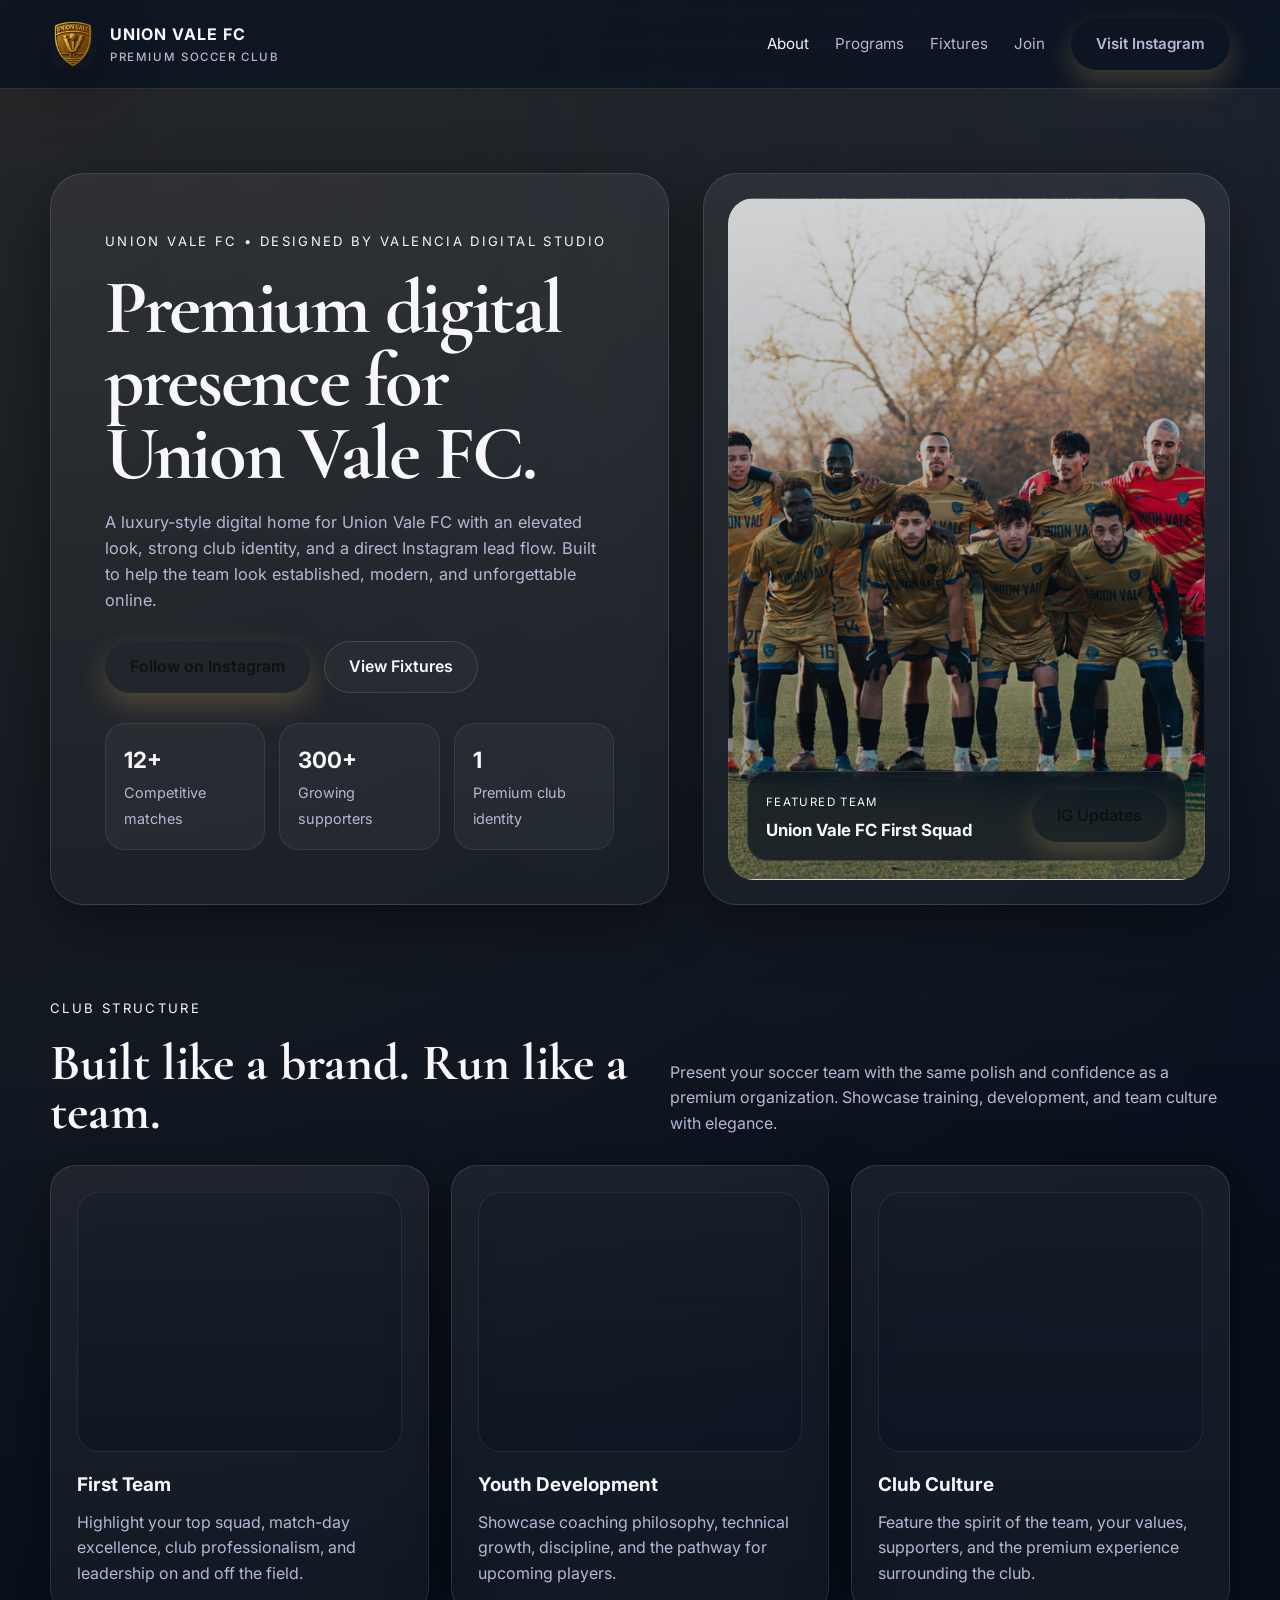
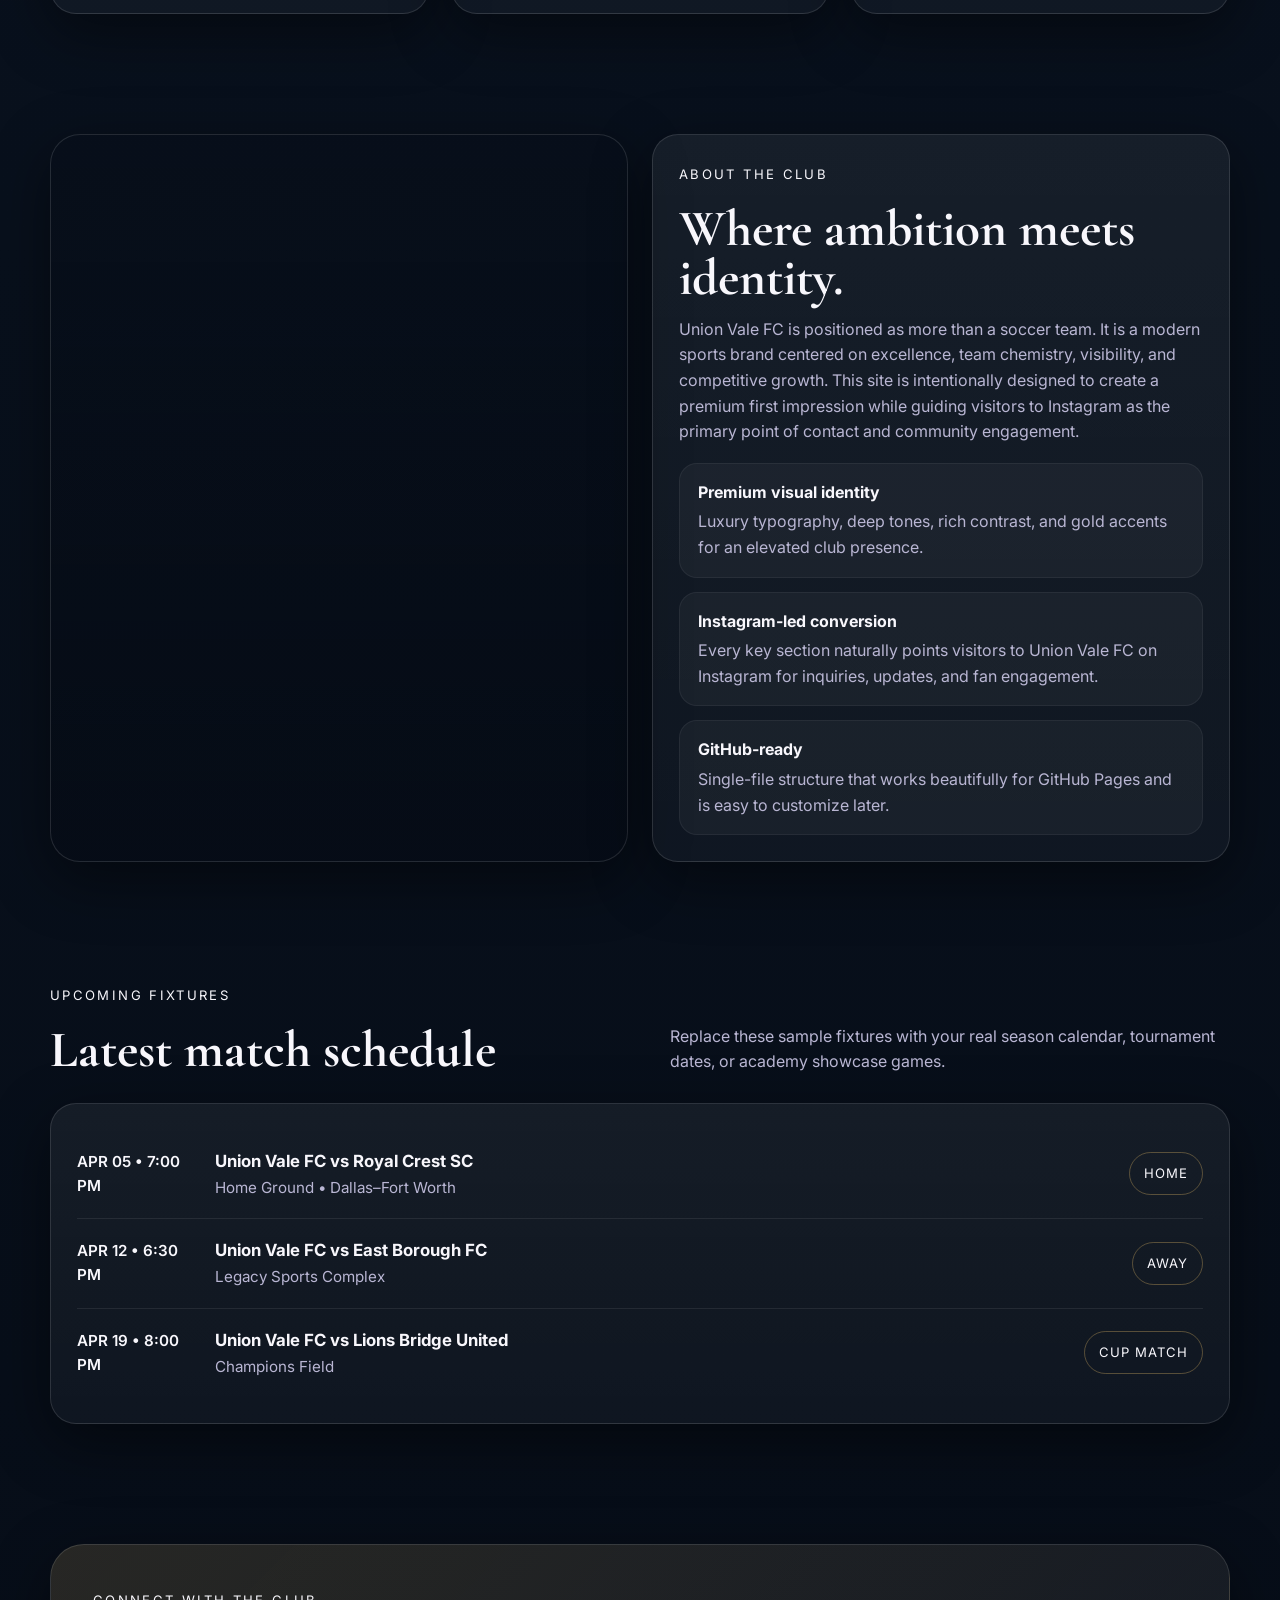
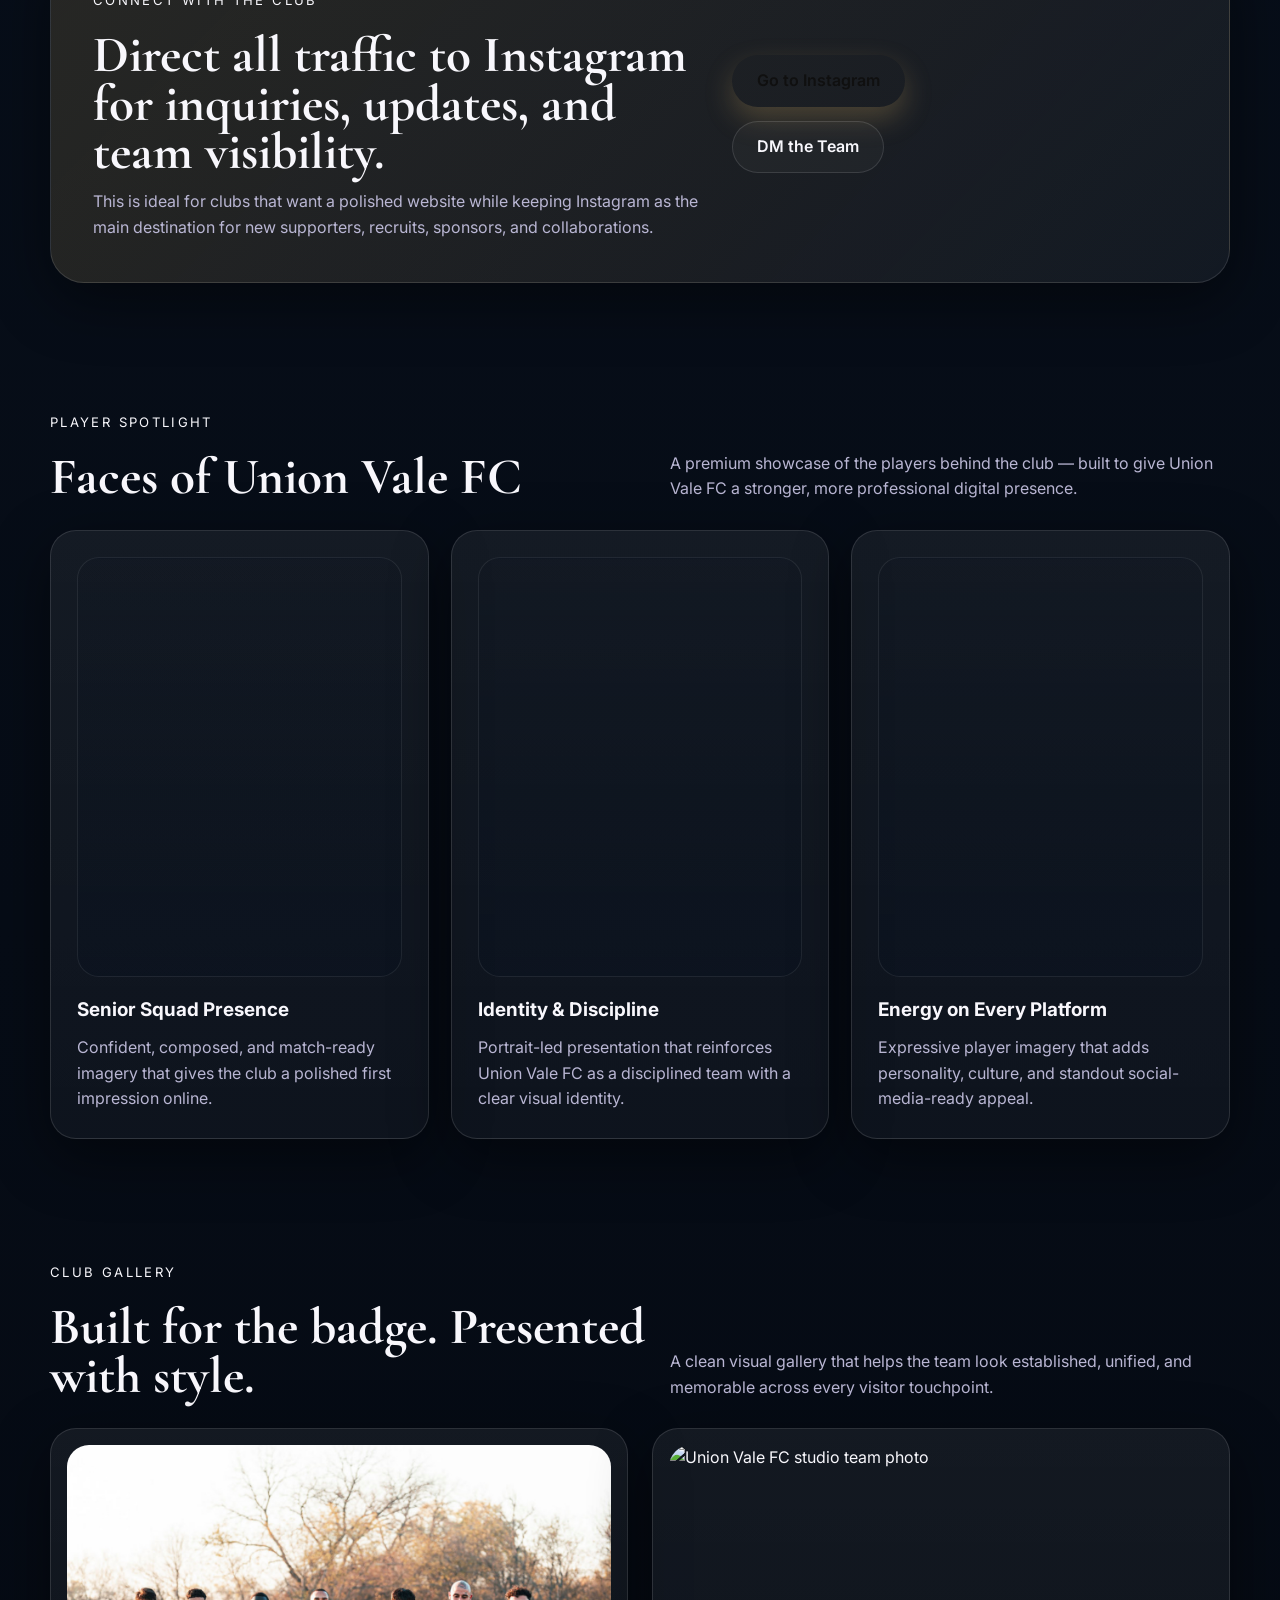
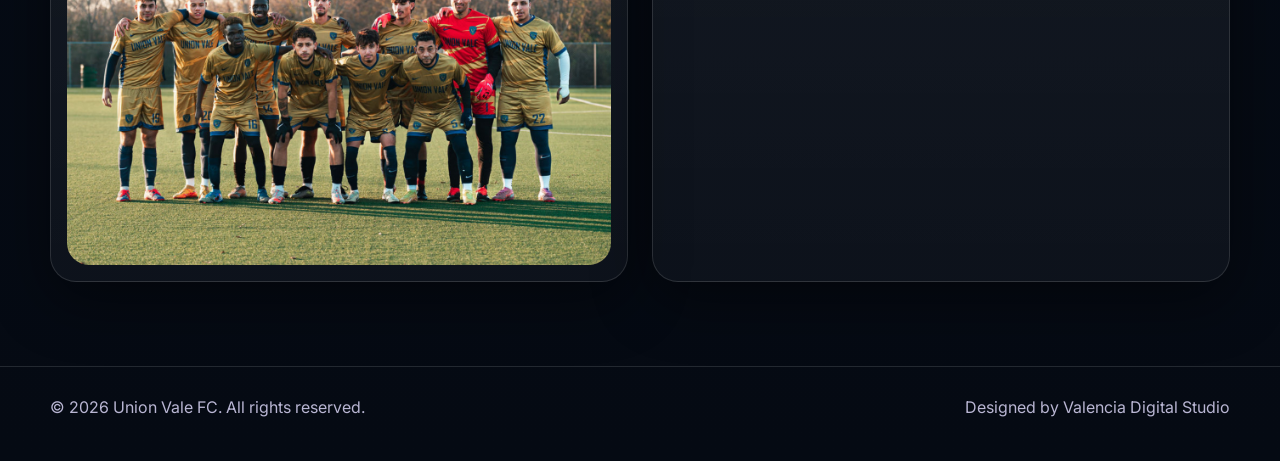
==== commit e238f464: "Update index.html" ====
--- a/index.html
+++ b/index.html
@@ -10,19 +10,23 @@
   <link href="https://fonts.googleapis.com/css2?family=Cormorant+Garamond:wght@500;600;700&family=Inter:wght@300;400;500;600;700&display=swap" rel="stylesheet">
   <style>
     :root {
-      --bg: #08111f;
-      --bg-soft: #0e1930;
-      --panel: rgba(255,255,255,0.06);
-      --panel-2: rgba(255,255,255,0.08);
-      --text: #f5f2ea;
-      --muted: #b8c1d3;
-      --gold: #d4af63;
-      --gold-soft: #ecd7a2;
-      --line: rgba(255,255,255,0.12);
-      --max: 1180px;
-      --shadow: 0 18px 60px rgba(0,0,0,0.35);
-      --radius: 26px;
-    }
+  --bg: #0b0a1a; /* deep purple/navy */
+  --bg-soft: #141230;
+  --panel: rgba(255,255,255,0.05);
+  --panel-2: rgba(255,255,255,0.08);
+  --text: #f8f7fc;
+  --muted: #b9b6d3;
+
+  /* Brand colors from logo */
+  --primary: #6c2bd9; /* purple */
+  --secondary: #ff7a00; /* orange */
+  --accent: #ffd166; /* soft gold highlight */
+
+  --line: rgba(255,255,255,0.12);
+  --max: 1180px;
+  --shadow: 0 18px 60px rgba(0,0,0,0.45);
+  --radius: 26px;
+}
 
     * { box-sizing: border-box; margin: 0; padding: 0; }
 
@@ -718,3 +722,4 @@
   </footer>
 </body>
 </html>
+
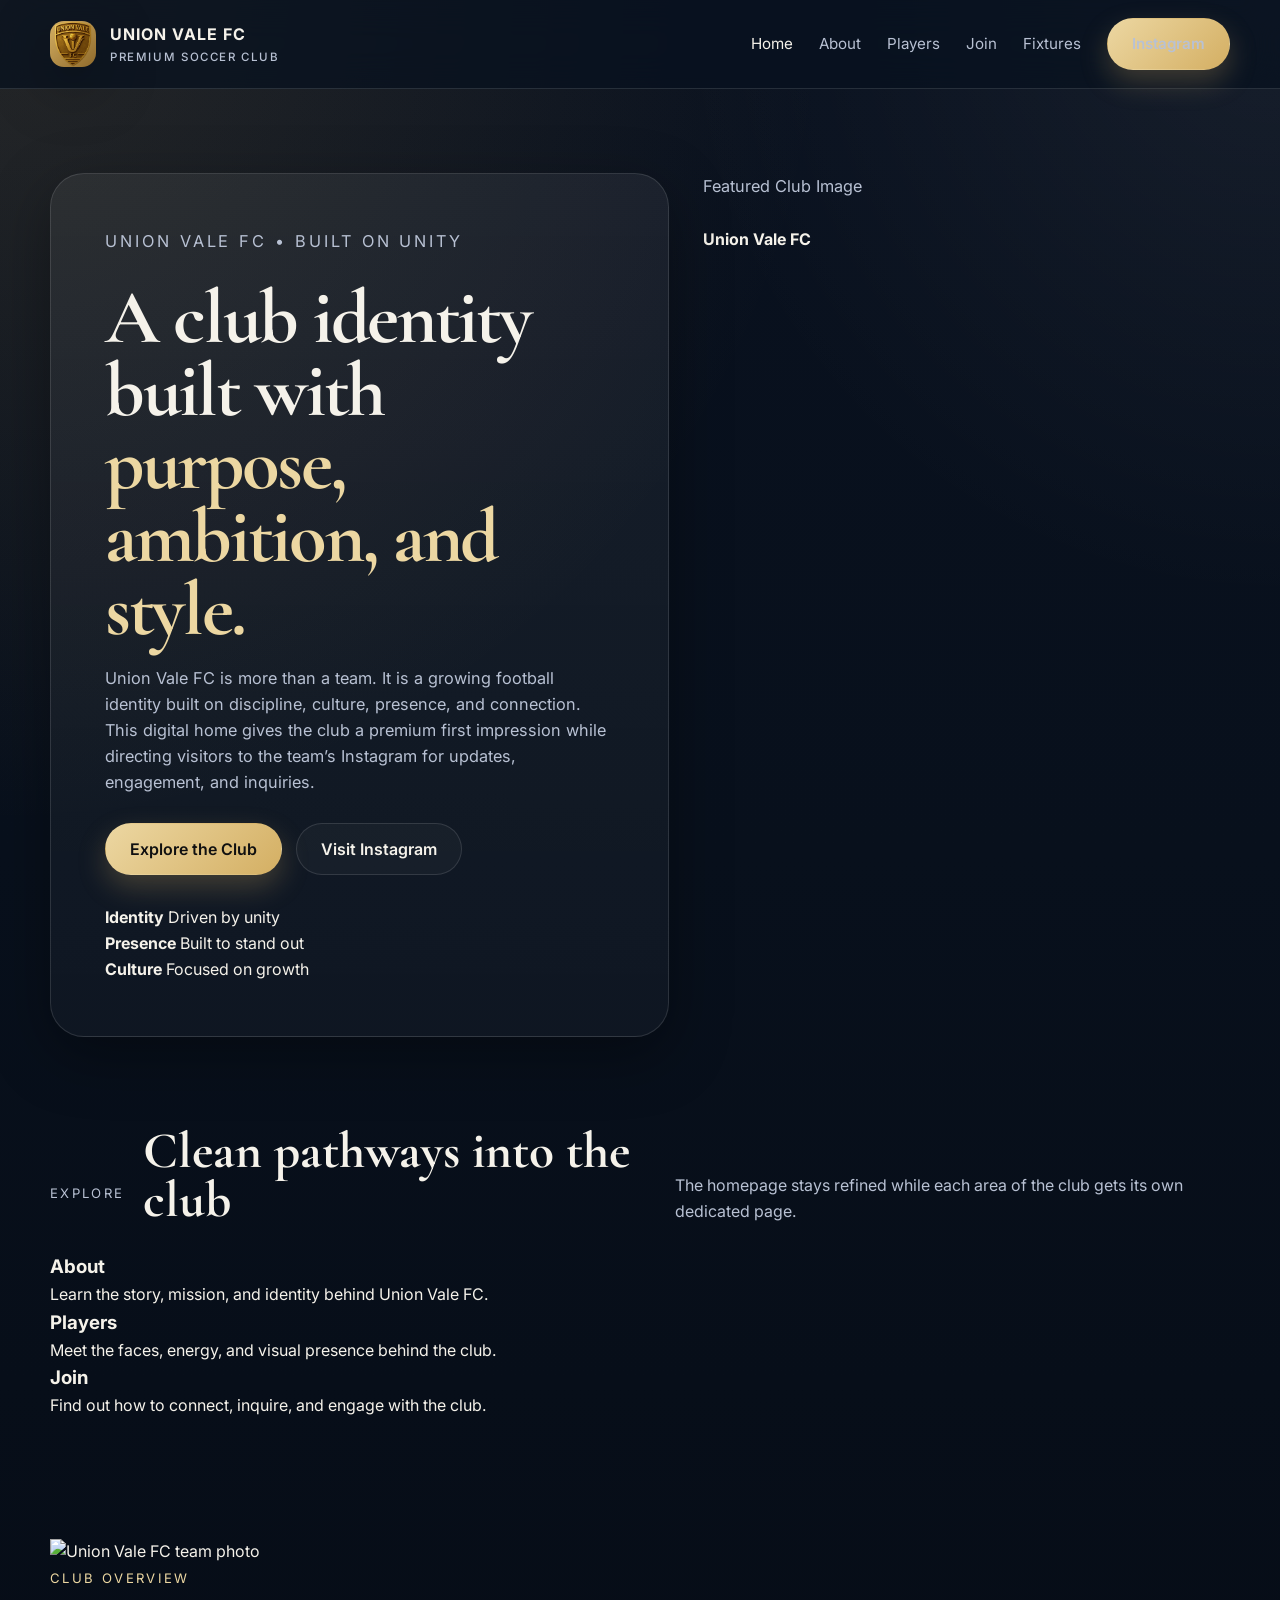
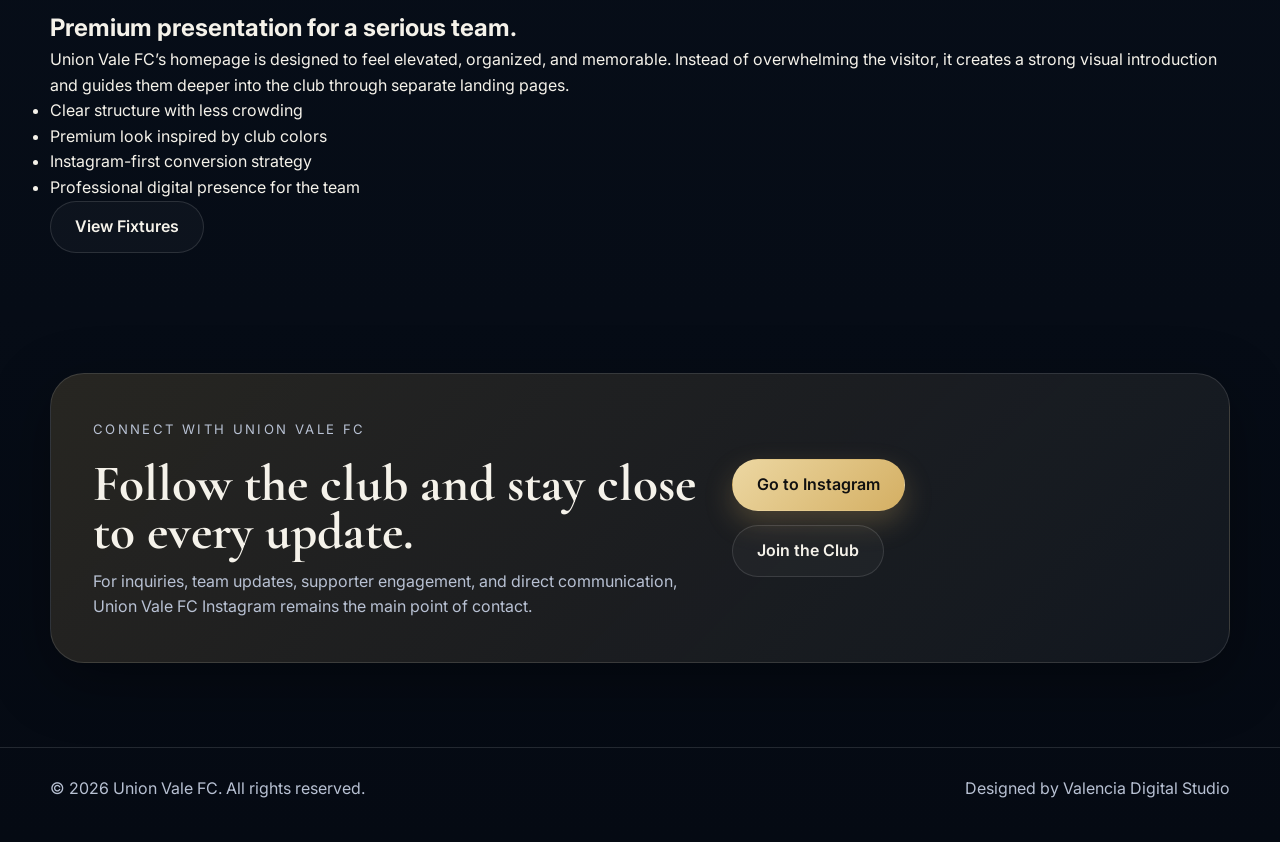
==== commit 6f083d1c: "Update index.html" ====
--- a/index.html
+++ b/index.html
@@ -3,721 +3,168 @@
 <head>
   <meta charset="UTF-8" />
   <meta name="viewport" content="width=device-width, initial-scale=1.0" />
-  <title>Union Vale FC | Designed by Valencia Digital Studio</title>
-  <meta name="description" content="A premium soccer team website designed by Valencia Digital Studio with an Instagram-first lead flow." />
+  <title>Union Vale FC | Premium Soccer Club</title>
+  <meta name="description" content="Union Vale FC official website. A premium soccer club presence designed by Valencia Digital Studio." />
+
   <link rel="preconnect" href="https://fonts.googleapis.com">
   <link rel="preconnect" href="https://fonts.gstatic.com" crossorigin>
   <link href="https://fonts.googleapis.com/css2?family=Cormorant+Garamond:wght@500;600;700&family=Inter:wght@300;400;500;600;700&display=swap" rel="stylesheet">
-  <style>
-    :root {
-  --bg: #0b0a1a; /* deep purple/navy */
-  --bg-soft: #141230;
-  --panel: rgba(255,255,255,0.05);
-  --panel-2: rgba(255,255,255,0.08);
-  --text: #f8f7fc;
-  --muted: #b9b6d3;
 
-  /* Brand colors from logo */
-  --primary: #6c2bd9; /* purple */
-  --secondary: #ff7a00; /* orange */
-  --accent: #ffd166; /* soft gold highlight */
-
-  --line: rgba(255,255,255,0.12);
-  --max: 1180px;
-  --shadow: 0 18px 60px rgba(0,0,0,0.45);
-  --radius: 26px;
-}
-
-    * { box-sizing: border-box; margin: 0; padding: 0; }
-
-    html { scroll-behavior: smooth; }
-
-    body {
-      font-family: 'Inter', sans-serif;
-      background:
-        radial-gradient(circle at top left, rgba(212,175,99,0.14), transparent 30%),
-        radial-gradient(circle at top right, rgba(255,255,255,0.06), transparent 22%),
-        linear-gradient(180deg, #09111f 0%, #08101c 35%, #050a13 100%);
-      color: var(--text);
-      line-height: 1.6;
-    }
-
-    a { color: inherit; text-decoration: none; }
-    img { max-width: 100%; display: block; }
-
-    .container {
-      width: min(calc(100% - 32px), var(--max));
-      margin: 0 auto;
-    }
-
-    .site-header {
-      position: sticky;
-      top: 0;
-      z-index: 1000;
-      backdrop-filter: blur(18px);
-      background: rgba(8, 17, 31, 0.72);
-      border-bottom: 1px solid var(--line);
-    }
-
-    .nav {
-      display: flex;
-      justify-content: space-between;
-      align-items: center;
-      padding: 18px 0;
-      gap: 20px;
-    }
-
-    .brand {
-      display: flex;
-      align-items: center;
-      gap: 14px;
-      font-weight: 700;
-      letter-spacing: 0.06em;
-      text-transform: uppercase;
-    }
-
-    .crest {
-      width: 46px;
-      height: 46px;
-      border-radius: 14px;
-      background: linear-gradient(135deg, var(--gold), #8f6a2b);
-      color: #111;
-      display: grid;
-      place-items: center;
-      font-weight: 800;
-      box-shadow: var(--shadow);
-    }
-
-    .brand small {
-      display: block;
-      color: var(--muted);
-      font-weight: 500;
-      font-size: 0.72rem;
-      letter-spacing: 0.14em;
-    }
-
-    .nav-links {
-      display: flex;
-      gap: 26px;
-      align-items: center;
-      flex-wrap: wrap;
-    }
-
-    .nav-links a {
-      color: var(--muted);
-      font-size: 0.95rem;
-    }
-
-    .nav-links a:hover,
-    .nav-links a.active { color: var(--text); }
-
-    .btn {
-      display: inline-flex;
-      align-items: center;
-      justify-content: center;
-      gap: 10px;
-      min-height: 52px;
-      padding: 0 24px;
-      border-radius: 999px;
-      font-weight: 600;
-      transition: 0.25s ease;
-      border: 1px solid transparent;
-      cursor: pointer;
-    }
-
-    .btn-primary {
-      background: linear-gradient(135deg, var(--gold-soft), var(--gold));
-      color: #101010;
-      box-shadow: 0 12px 28px rgba(212,175,99,0.26);
-    }
-
-    .btn-primary:hover { transform: translateY(-2px); }
-
-    .btn-secondary {
-      background: rgba(255,255,255,0.03);
-      border-color: var(--line);
-      color: var(--text);
-    }
-
-    .hero {
-      padding: 84px 0 54px;
-    }
-
-    .hero-grid {
-      display: grid;
-      grid-template-columns: 1.08fr 0.92fr;
-      gap: 34px;
-      align-items: stretch;
-    }
-
-    .hero-copy,
-    .hero-card {
-      background: linear-gradient(180deg, rgba(255,255,255,0.06), rgba(255,255,255,0.03));
-      border: 1px solid var(--line);
-      border-radius: 34px;
-      box-shadow: var(--shadow);
-    }
-
-    .hero-copy {
-      padding: 54px;
-      position: relative;
-      overflow: hidden;
-    }
-
-    .eyebrow {
-      display: inline-flex;
-      align-items: center;
-      gap: 10px;
-      color: var(--gold-soft);
-      font-size: 0.82rem;
-      text-transform: uppercase;
-      letter-spacing: 0.18em;
-      margin-bottom: 20px;
-    }
-
-    .hero h1 {
-      font-family: 'Cormorant Garamond', serif;
-      font-size: clamp(3rem, 6vw, 5.3rem);
-      line-height: 0.95;
-      letter-spacing: -0.03em;
-      margin-bottom: 18px;
-    }
-
-    .hero h1 span { color: var(--gold-soft); }
-
-    .hero p {
-      color: var(--muted);
-      max-width: 640px;
-      font-size: 1.02rem;
-      margin-bottom: 28px;
-    }
-
-    .hero-actions {
-      display: flex;
-      gap: 14px;
-      flex-wrap: wrap;
-      margin-bottom: 30px;
-    }
-
-    .stat-row {
-      display: grid;
-      grid-template-columns: repeat(3, 1fr);
-      gap: 14px;
-      margin-top: 24px;
-    }
-
-    .stat {
-      padding: 18px;
-      border-radius: 20px;
-      background: rgba(255,255,255,0.04);
-      border: 1px solid rgba(255,255,255,0.08);
-    }
-
-    .stat strong {
-      display: block;
-      font-size: 1.4rem;
-      margin-bottom: 2px;
-    }
-
-    .stat span {
-      color: var(--muted);
-      font-size: 0.9rem;
-    }
-
-    .hero-card {
-      padding: 24px;
-      display: flex;
-      flex-direction: column;
-      gap: 18px;
-    }
-
-    .image-frame {
-      flex: 1;
-      min-height: 520px;
-      border-radius: 26px;
-      overflow: hidden;
-      position: relative;
-      border: 1px solid rgba(255,255,255,0.08);
-      background:
-        linear-gradient(rgba(7,12,22,0.18), rgba(7,12,22,0.45)),
-        url('assets/hero-team.jpg') center/cover;
-    }
-
-    .image-badge {
-      position: absolute;
-      left: 18px;
-      bottom: 18px;
-      right: 18px;
-      display: flex;
-      justify-content: space-between;
-      gap: 14px;
-      align-items: center;
-      padding: 16px 18px;
-      border-radius: 20px;
-      background: rgba(8,17,31,0.72);
-      backdrop-filter: blur(14px);
-      border: 1px solid rgba(255,255,255,0.12);
-    }
-
-    .image-badge div small {
-      color: var(--gold-soft);
-      text-transform: uppercase;
-      letter-spacing: 0.12em;
-      font-size: 0.72rem;
-    }
-
-    .image-badge div strong {
-      display: block;
-      margin-top: 4px;
-      font-size: 1.05rem;
-    }
-
-    section {
-      padding: 36px 0 84px;
-    }
-
-    .section-head {
-      display: flex;
-      justify-content: space-between;
-      align-items: end;
-      gap: 18px;
-      margin-bottom: 28px;
-    }
-
-    .section-head h2 {
-      font-family: 'Cormorant Garamond', serif;
-      font-size: clamp(2.2rem, 4vw, 3.5rem);
-      line-height: 0.95;
-    }
-
-    .section-head p {
-      color: var(--muted);
-      max-width: 560px;
-    }
-
-    .grid-3 {
-      display: grid;
-      grid-template-columns: repeat(3, 1fr);
-      gap: 22px;
-    }
-
-    .card {
-      background: linear-gradient(180deg, rgba(255,255,255,0.06), rgba(255,255,255,0.035));
-      border: 1px solid var(--line);
-      border-radius: var(--radius);
-      padding: 26px;
-      box-shadow: var(--shadow);
-    }
-
-    .card h3 {
-      font-size: 1.18rem;
-      margin-bottom: 10px;
-    }
-
-    .card p,
-    .card li {
-      color: var(--muted);
-    }
-
-    .program-image {
-      height: 260px;
-      border-radius: 22px;
-      margin-bottom: 18px;
-      background-size: cover;
-      background-position: center;
-      border: 1px solid rgba(255,255,255,0.08);
-    }
-
-    .about-grid {
-      display: grid;
-      grid-template-columns: 1fr 1fr;
-      gap: 24px;
-    }
-
-    .about-photo {
-      min-height: 500px;
-      border-radius: 30px;
-      border: 1px solid var(--line);
-      box-shadow: var(--shadow);
-      background:
-        linear-gradient(rgba(5,10,19,0.2), rgba(5,10,19,0.5)),
-        url('assets/team-about.jpg') center/cover;
-    }
-
-    .list {
-      list-style: none;
-      display: grid;
-      gap: 14px;
-      margin-top: 18px;
-    }
-
-    .list li {
-      padding: 16px 18px;
-      border-radius: 18px;
-      background: rgba(255,255,255,0.04);
-      border: 1px solid rgba(255,255,255,0.06);
-    }
-
-    .schedule {
-      overflow: hidden;
-    }
-
-    .match {
-      display: grid;
-      grid-template-columns: 120px 1fr 130px;
-      gap: 18px;
-      align-items: center;
-      padding: 18px 0;
-      border-bottom: 1px solid rgba(255,255,255,0.08);
-    }
-
-    .match:last-child { border-bottom: none; }
-
-    .match time {
-      color: var(--gold-soft);
-      font-weight: 600;
-      font-size: 0.95rem;
-    }
-
-    .match strong { display: block; font-size: 1.05rem; }
-    .match span { color: var(--muted); font-size: 0.95rem; }
-
-    .tag {
-      justify-self: end;
-      border: 1px solid rgba(212,175,99,0.36);
-      color: var(--gold-soft);
-      border-radius: 999px;
-      padding: 10px 14px;
-      font-size: 0.82rem;
-      text-transform: uppercase;
-      letter-spacing: 0.08em;
-    }
-
-    .cta {
-      padding-bottom: 90px;
-    }
-
-    .cta-box {
-      padding: 42px;
-      border-radius: 34px;
-      background: linear-gradient(135deg, rgba(212,175,99,0.16), rgba(255,255,255,0.05));
-      border: 1px solid var(--line);
-      box-shadow: var(--shadow);
-      display: grid;
-      grid-template-columns: 1.15fr 0.85fr;
-      gap: 24px;
-      align-items: center;
-    }
-
-    .cta-box h2 {
-      font-family: 'Cormorant Garamond', serif;
-      font-size: clamp(2.3rem, 4vw, 3.6rem);
-      line-height: 0.95;
-      margin-bottom: 12px;
-    }
-
-    .cta-box p { color: var(--muted); max-width: 620px; }
-
-    .cta-actions {
-      display: flex;
-      flex-direction: column;
-      gap: 14px;
-      align-items: flex-start;
-      justify-content: center;
-    }
-
-    footer {
-      border-top: 1px solid var(--line);
-      padding: 28px 0 40px;
-      color: var(--muted);
-    }
-
-    .footer-row {
-      display: flex;
-      justify-content: space-between;
-      gap: 16px;
-      flex-wrap: wrap;
-      align-items: center;
-    }
-
-    .credit a { color: var(--gold-soft); }
-
-    @media (max-width: 980px) {
-      .hero-grid,
-      .about-grid,
-      .cta-box,
-      .grid-3 {
-        grid-template-columns: 1fr;
-      }
-
-      .image-frame,
-      .about-photo { min-height: 380px; }
-
-      .match {
-        grid-template-columns: 1fr;
-      }
-
-      .tag { justify-self: start; }
-    }
-
-    @media (max-width: 720px) {
-      .nav { align-items: flex-start; flex-direction: column; }
-      .nav-links { gap: 14px; }
-      .hero-copy { padding: 32px 24px; }
-      .hero-card { padding: 16px; }
-      .stat-row { grid-template-columns: 1fr; }
-      .section-head { align-items: flex-start; flex-direction: column; }
-      .cta-box { padding: 28px 22px; }
-    }
-  </style>
+  <link rel="stylesheet" href="style.css">
 </head>
 <body>
   <header class="site-header">
     <div class="container nav">
-      <a href="#top" class="brand">
-        <div class="crest"><img src="assets/logo.png" alt="Union Vale FC logo" style="width:100%;height:100%;object-fit:cover;border-radius:14px;"></div>
-        <div>
-          Union Vale FC
+      <a href="index.html" class="brand">
+        <div class="crest">
+          <img src="assets/logo.png" alt="Union Vale FC logo">
+        </div>
+        <div class="brand-text">
+          <span>Union Vale FC</span>
           <small>Premium Soccer Club</small>
         </div>
       </a>
 
       <nav class="nav-links">
-        <a href="#about" class="active">About</a>
-        <a href="#programs">Programs</a>
-        <a href="#fixtures">Fixtures</a>
-        <a href="#join">Join</a>
-        <a href="https://www.instagram.com/union_vale_fc?igsh=MWFoOGcxbzI4MnBzMg%3D%3D" target="_blank" rel="noopener" class="btn btn-primary">Visit Instagram</a>
+        <a href="index.html" class="active">Home</a>
+        <a href="about.html">About</a>
+        <a href="players.html">Players</a>
+        <a href="join.html">Join</a>
+        <a href="fixtures.html">Fixtures</a>
+        <a href="https://www.instagram.com/union_vale_fc?igsh=MWFoOGcxbzI4MnBzMg%3D%3D" target="_blank" rel="noopener" class="btn btn-primary">Instagram</a>
       </nav>
     </div>
   </header>
 
-  <main id="top">
+  <main>
     <section class="hero">
       <div class="container hero-grid">
-        <div class="hero-copy">
-          <div class="eyebrow">Union Vale FC • Designed by Valencia Digital Studio</div>
-          <h1>Premium digital presence for <span>Union Vale FC.</span></h1>
-          <p>
-            A luxury-style digital home for Union Vale FC with an elevated look, strong club identity, and a direct Instagram lead flow. Built to help the team look established, modern, and unforgettable online.
+        <div class="hero-copy glass-card">
+          <p class="eyebrow">Union Vale FC • Built on Unity</p>
+          <h1>
+            A club identity built with
+            <span>purpose, ambition, and style.</span>
+          </h1>
+          <p class="hero-text">
+            Union Vale FC is more than a team. It is a growing football identity
+            built on discipline, culture, presence, and connection. This digital
+            home gives the club a premium first impression while directing visitors
+            to the team’s Instagram for updates, engagement, and inquiries.
           </p>
 
           <div class="hero-actions">
-            <a class="btn btn-primary" href="https://www.instagram.com/union_vale_fc?igsh=MWFoOGcxbzI4MnBzMg%3D%3D" target="_blank" rel="noopener">Follow on Instagram</a>
-            <a class="btn btn-secondary" href="#fixtures">View Fixtures</a>
+            <a href="about.html" class="btn btn-primary">Explore the Club</a>
+            <a href="https://www.instagram.com/union_vale_fc?igsh=MWFoOGcxbzI4MnBzMg%3D%3D" target="_blank" rel="noopener" class="btn btn-secondary">Visit Instagram</a>
           </div>
 
-          <div class="stat-row">
-            <div class="stat">
-              <strong>12+</strong>
-              <span>Competitive matches</span>
+          <div class="hero-stats">
+            <div class="stat-box">
+              <strong>Identity</strong>
+              <span>Driven by unity</span>
             </div>
-            <div class="stat">
-              <strong>300+</strong>
-              <span>Growing supporters</span>
+            <div class="stat-box">
+              <strong>Presence</strong>
+              <span>Built to stand out</span>
             </div>
-            <div class="stat">
-              <strong>1</strong>
-              <span>Premium club identity</span>
+            <div class="stat-box">
+              <strong>Culture</strong>
+              <span>Focused on growth</span>
             </div>
           </div>
         </div>
 
-        <div class="hero-card">
-          <div class="image-frame">
-            <div class="image-badge">
-              <div>
-                <small>Featured Team</small>
-                <strong>Union Vale FC First Squad</strong>
-              </div>
-              <a class="btn btn-primary" href="https://www.instagram.com/union_vale_fc?igsh=MWFoOGcxbzI4MnBzMg%3D%3D" target="_blank" rel="noopener">IG Updates</a>
+        <div class="hero-visual glass-card">
+          <div class="hero-image">
+            <div class="hero-overlay">
+              <p>Featured Club Image</p>
+              <strong>Union Vale FC</strong>
             </div>
           </div>
         </div>
       </div>
     </section>
 
-    <section id="programs">
+    <section class="quick-links-section">
       <div class="container">
-        <div class="section-head">
-          <div>
-            <div class="eyebrow">Club structure</div>
-            <h2>Built like a brand. Run like a team.</h2>
-          </div>
-          <p>
-            Present your soccer team with the same polish and confidence as a premium organization.
-            Showcase training, development, and team culture with elegance.
+        <div class="section-head center">
+          <p class="eyebrow">Explore</p>
+          <h2>Clean pathways into the club</h2>
+          <p class="section-text">
+            The homepage stays refined while each area of the club gets its own dedicated page.
           </p>
         </div>
 
-        <div class="grid-3">
-          <article class="card">
-            <div class="program-image" style="background-image:linear-gradient(rgba(8,17,31,0.15), rgba(8,17,31,0.45)), url('assets/player-1.jpg');"></div>
-            <h3>First Team</h3>
-            <p>Highlight your top squad, match-day excellence, club professionalism, and leadership on and off the field.</p>
-          </article>
+        <div class="quick-links-grid">
+          <a href="about.html" class="quick-card">
+            <h3>About</h3>
+            <p>Learn the story, mission, and identity behind Union Vale FC.</p>
+          </a>
 
-          <article class="card">
-            <div class="program-image" style="background-image:linear-gradient(rgba(8,17,31,0.15), rgba(8,17,31,0.45)), url('assets/player-2.jpg');"></div>
-            <h3>Youth Development</h3>
-            <p>Showcase coaching philosophy, technical growth, discipline, and the pathway for upcoming players.</p>
-          </article>
+          <a href="players.html" class="quick-card">
+            <h3>Players</h3>
+            <p>Meet the faces, energy, and visual presence behind the club.</p>
+          </a>
 
-          <article class="card">
-            <div class="program-image" style="background-image:linear-gradient(rgba(8,17,31,0.15), rgba(8,17,31,0.45)), url('assets/player-3.jpg');"></div>
-            <h3>Club Culture</h3>
-            <p>Feature the spirit of the team, your values, supporters, and the premium experience surrounding the club.</p>
-          </article>
+          <a href="join.html" class="quick-card">
+            <h3>Join</h3>
+            <p>Find out how to connect, inquire, and engage with the club.</p>
+          </a>
         </div>
       </div>
     </section>
 
-    <section id="about">
-      <div class="container about-grid">
-        <div class="about-photo"></div>
-        <div class="card">
-          <div class="eyebrow">About the club</div>
-          <h2 style="font-family:'Cormorant Garamond',serif; font-size: clamp(2.1rem,4vw,3.4rem); line-height:0.96; margin-bottom:14px;">Where ambition meets identity.</h2>
+    <section class="home-about">
+      <div class="container split-grid">
+        <div class="image-card">
+          <img src="assets/team-about.jpg" alt="Union Vale FC team photo">
+        </div>
+
+        <div class="text-card glass-card">
+          <p class="eyebrow">Club Overview</p>
+          <h2>Premium presentation for a serious team.</h2>
           <p>
-            Union Vale FC is positioned as more than a soccer team. It is a modern sports brand centered on excellence,
-            team chemistry, visibility, and competitive growth. This site is intentionally designed to create a premium first impression
-            while guiding visitors to Instagram as the primary point of contact and community engagement.
+            Union Vale FC’s homepage is designed to feel elevated, organized, and memorable.
+            Instead of overwhelming the visitor, it creates a strong visual introduction and
+            guides them deeper into the club through separate landing pages.
           </p>
 
-          <ul class="list">
-            <li><strong style="color:var(--text); display:block; margin-bottom:4px;">Premium visual identity</strong>Luxury typography, deep tones, rich contrast, and gold accents for an elevated club presence.</li>
-            <li><strong style="color:var(--text); display:block; margin-bottom:4px;">Instagram-led conversion</strong>Every key section naturally points visitors to Union Vale FC on Instagram for inquiries, updates, and fan engagement.</li>
-            <li><strong style="color:var(--text); display:block; margin-bottom:4px;">GitHub-ready</strong>Single-file structure that works beautifully for GitHub Pages and is easy to customize later.</li>
+          <ul class="feature-list">
+            <li>Clear structure with less crowding</li>
+            <li>Premium look inspired by club colors</li>
+            <li>Instagram-first conversion strategy</li>
+            <li>Professional digital presence for the team</li>
           </ul>
+
+          <a href="fixtures.html" class="btn btn-secondary">View Fixtures</a>
         </div>
       </div>
     </section>
 
-    <section id="fixtures">
-      <div class="container">
-        <div class="section-head">
-          <div>
-            <div class="eyebrow">Upcoming fixtures</div>
-            <h2>Latest match schedule</h2>
-          </div>
-          <p>
-            Replace these sample fixtures with your real season calendar, tournament dates, or academy showcase games.
-          </p>
-        </div>
-
-        <div class="card schedule">
-          <div class="match">
-            <time>APR 05 • 7:00 PM</time>
-            <div>
-              <strong>Union Vale FC vs Royal Crest SC</strong>
-              <span>Home Ground • Dallas–Fort Worth</span>
-            </div>
-            <div class="tag">Home</div>
-          </div>
-
-          <div class="match">
-            <time>APR 12 • 6:30 PM</time>
-            <div>
-              <strong>Union Vale FC vs East Borough FC</strong>
-              <span>Legacy Sports Complex</span>
-            </div>
-            <div class="tag">Away</div>
-          </div>
-
-          <div class="match">
-            <time>APR 19 • 8:00 PM</time>
-            <div>
-              <strong>Union Vale FC vs Lions Bridge United</strong>
-              <span>Champions Field</span>
-            </div>
-            <div class="tag">Cup Match</div>
-          </div>
-        </div>
-      </div>
-    </section>
-
-    <section class="cta" id="join">
+    <section class="home-cta">
       <div class="container">
         <div class="cta-box">
           <div>
-            <div class="eyebrow">Connect with the club</div>
-            <h2>Direct all traffic to Instagram for inquiries, updates, and team visibility.</h2>
+            <p class="eyebrow">Connect with Union Vale FC</p>
+            <h2>Follow the club and stay close to every update.</h2>
             <p>
-              This is ideal for clubs that want a polished website while keeping Instagram as the main destination for new supporters,
-              recruits, sponsors, and collaborations.
+              For inquiries, team updates, supporter engagement, and direct communication,
+              Union Vale FC Instagram remains the main point of contact.
             </p>
           </div>
 
           <div class="cta-actions">
-            <a class="btn btn-primary" href="https://www.instagram.com/union_vale_fc?igsh=MWFoOGcxbzI4MnBzMg%3D%3D" target="_blank" rel="noopener">Go to Instagram</a>
-            <a class="btn btn-secondary" href="https://www.instagram.com/union_vale_fc?igsh=MWFoOGcxbzI4MnBzMg%3D%3D" target="_blank" rel="noopener">DM the Team</a>
-          </div>
-        </div>
-      </div>
-    </section>
-
-    <section id="players">
-      <div class="container">
-        <div class="section-head">
-          <div>
-            <div class="eyebrow">Player spotlight</div>
-            <h2>Faces of Union Vale FC</h2>
-          </div>
-          <p>
-            A premium showcase of the players behind the club — built to give Union Vale FC a stronger, more professional digital presence.
-          </p>
-        </div>
-
-        <div class="grid-3">
-          <article class="card">
-            <div class="program-image" style="height: 420px; background-image: linear-gradient(rgba(8,17,31,0.08), rgba(8,17,31,0.38)), url('assets/player-1.jpg'); background-position: center top;"></div>
-            <h3>Senior Squad Presence</h3>
-            <p>Confident, composed, and match-ready imagery that gives the club a polished first impression online.</p>
-          </article>
-
-          <article class="card">
-            <div class="program-image" style="height: 420px; background-image: linear-gradient(rgba(8,17,31,0.08), rgba(8,17,31,0.38)), url('assets/player-2.jpg'); background-position: center top;"></div>
-            <h3>Identity & Discipline</h3>
-            <p>Portrait-led presentation that reinforces Union Vale FC as a disciplined team with a clear visual identity.</p>
-          </article>
-
-          <article class="card">
-            <div class="program-image" style="height: 420px; background-image: linear-gradient(rgba(8,17,31,0.08), rgba(8,17,31,0.38)), url('assets/player-3.jpg'); background-position: center top;"></div>
-            <h3>Energy on Every Platform</h3>
-            <p>Expressive player imagery that adds personality, culture, and standout social-media-ready appeal.</p>
-          </article>
-        </div>
-      </div>
-    </section>
-
-    <section id="gallery">
-      <div class="container">
-        <div class="section-head">
-          <div>
-            <div class="eyebrow">Club gallery</div>
-            <h2>Built for the badge. Presented with style.</h2>
-          </div>
-          <p>
-            A clean visual gallery that helps the team look established, unified, and memorable across every visitor touchpoint.
-          </p>
-        </div>
-
-        <div class="about-grid">
-          <div class="card" style="padding:16px; overflow:hidden;">
-            <img src="assets/hero-team.jpg" alt="Union Vale FC team photo on the field" style="width:100%; height:100%; min-height:420px; object-fit:cover; border-radius:22px;">
-          </div>
-          <div class="card" style="padding:16px; overflow:hidden;">
-            <img src="assets/team-about.jpg" alt="Union Vale FC studio team photo" style="width:100%; height:100%; min-height:420px; object-fit:cover; border-radius:22px;">
+            <a href="https://www.instagram.com/union_vale_fc?igsh=MWFoOGcxbzI4MnBzMg%3D%3D" target="_blank" rel="noopener" class="btn btn-primary">Go to Instagram</a>
+            <a href="join.html" class="btn btn-secondary">Join the Club</a>
           </div>
         </div>
       </div>
     </section>
   </main>
 
-  <footer>
+  <footer class="site-footer">
     <div class="container footer-row">
-      <div>© 2026 Union Vale FC. All rights reserved.</div>
-      <div class="credit">Designed by <a href="https://www.instagram.com/valenciadigitalstudio?igsh=MWRkOGlpdWNxNnF4ZQ%3D%3D&utm_source=qr" target="_blank" rel="noopener">Valencia Digital Studio</a></div>
+      <p>© 2026 Union Vale FC. All rights reserved.</p>
+      <p>Designed by <a href="https://www.instagram.com/valenciadigitalstudio?igsh=MWRkOGlpdWNxNnF4ZQ%3D%3D&utm_source=qr" target="_blank" rel="noopener">Valencia Digital Studio</a></p>
     </div>
   </footer>
 </body>
--- a/style.css
+++ b/style.css
@@ -0,0 +1,516 @@
+:root {
+  --bg: #08111f;
+  --bg-soft: #0e1930;
+  --panel: rgba(255,255,255,0.06);
+  --panel-2: rgba(255,255,255,0.08);
+  --text: #f5f2ea;
+  --muted: #b8c1d3;
+  --gold: #d4af63;
+  --gold-soft: #ecd7a2;
+  --line: rgba(255,255,255,0.12);
+  --max: 1180px;
+  --shadow: 0 18px 60px rgba(0,0,0,0.35);
+  --radius: 26px;
+}
+
+* {
+  box-sizing: border-box;
+  margin: 0;
+  padding: 0;
+}
+
+html {
+  scroll-behavior: smooth;
+}
+
+body {
+  font-family: 'Inter', sans-serif;
+  background:
+    radial-gradient(circle at top left, rgba(212,175,99,0.14), transparent 30%),
+    radial-gradient(circle at top right, rgba(255,255,255,0.06), transparent 22%),
+    linear-gradient(180deg, #09111f 0%, #08101c 35%, #050a13 100%);
+  color: var(--text);
+  line-height: 1.6;
+}
+
+a {
+  color: inherit;
+  text-decoration: none;
+}
+
+img {
+  max-width: 100%;
+  display: block;
+}
+
+.container {
+  width: min(calc(100% - 32px), var(--max));
+  margin: 0 auto;
+}
+
+.site-header {
+  position: sticky;
+  top: 0;
+  z-index: 1000;
+  backdrop-filter: blur(18px);
+  background: rgba(8, 17, 31, 0.72);
+  border-bottom: 1px solid var(--line);
+}
+
+.nav {
+  display: flex;
+  justify-content: space-between;
+  align-items: center;
+  padding: 18px 0;
+  gap: 20px;
+}
+
+.brand {
+  display: flex;
+  align-items: center;
+  gap: 14px;
+  font-weight: 700;
+  letter-spacing: 0.06em;
+  text-transform: uppercase;
+}
+
+.crest {
+  width: 46px;
+  height: 46px;
+  border-radius: 14px;
+  background: linear-gradient(135deg, var(--gold), #8f6a2b);
+  color: #111;
+  display: grid;
+  place-items: center;
+  font-weight: 800;
+  box-shadow: var(--shadow);
+  overflow: hidden;
+}
+
+.brand small {
+  display: block;
+  color: var(--muted);
+  font-weight: 500;
+  font-size: 0.72rem;
+  letter-spacing: 0.14em;
+}
+
+.nav-links {
+  display: flex;
+  gap: 26px;
+  align-items: center;
+  flex-wrap: wrap;
+}
+
+.nav-links a {
+  color: var(--muted);
+  font-size: 0.95rem;
+}
+
+.nav-links a:hover,
+.nav-links a.active {
+  color: var(--text);
+}
+
+.btn {
+  display: inline-flex;
+  align-items: center;
+  justify-content: center;
+  gap: 10px;
+  min-height: 52px;
+  padding: 0 24px;
+  border-radius: 999px;
+  font-weight: 600;
+  transition: 0.25s ease;
+  border: 1px solid transparent;
+  cursor: pointer;
+}
+
+.btn-primary {
+  background: linear-gradient(135deg, var(--gold-soft), var(--gold));
+  color: #101010;
+  box-shadow: 0 12px 28px rgba(212,175,99,0.26);
+}
+
+.btn-primary:hover {
+  transform: translateY(-2px);
+}
+
+.btn-secondary {
+  background: rgba(255,255,255,0.03);
+  border-color: var(--line);
+  color: var(--text);
+}
+
+.hero {
+  padding: 84px 0 54px;
+}
+
+.hero-grid {
+  display: grid;
+  grid-template-columns: 1.08fr 0.92fr;
+  gap: 34px;
+  align-items: stretch;
+}
+
+.hero-copy,
+.hero-card {
+  background: linear-gradient(180deg, rgba(255,255,255,0.06), rgba(255,255,255,0.03));
+  border: 1px solid var(--line);
+  border-radius: 34px;
+  box-shadow: var(--shadow);
+}
+
+.hero-copy {
+  padding: 54px;
+  position: relative;
+  overflow: hidden;
+}
+
+.eyebrow {
+  display: inline-flex;
+  align-items: center;
+  gap: 10px;
+  color: var(--gold-soft);
+  font-size: 0.82rem;
+  text-transform: uppercase;
+  letter-spacing: 0.18em;
+  margin-bottom: 20px;
+}
+
+.hero h1 {
+  font-family: 'Cormorant Garamond', serif;
+  font-size: clamp(3rem, 6vw, 5.3rem);
+  line-height: 0.95;
+  letter-spacing: -0.03em;
+  margin-bottom: 18px;
+}
+
+.hero h1 span {
+  color: var(--gold-soft);
+}
+
+.hero p {
+  color: var(--muted);
+  max-width: 640px;
+  font-size: 1.02rem;
+  margin-bottom: 28px;
+}
+
+.hero-actions {
+  display: flex;
+  gap: 14px;
+  flex-wrap: wrap;
+  margin-bottom: 30px;
+}
+
+.stat-row {
+  display: grid;
+  grid-template-columns: repeat(3, 1fr);
+  gap: 14px;
+  margin-top: 24px;
+}
+
+.stat {
+  padding: 18px;
+  border-radius: 20px;
+  background: rgba(255,255,255,0.04);
+  border: 1px solid rgba(255,255,255,0.08);
+}
+
+.stat strong {
+  display: block;
+  font-size: 1.4rem;
+  margin-bottom: 2px;
+}
+
+.stat span {
+  color: var(--muted);
+  font-size: 0.9rem;
+}
+
+.hero-card {
+  padding: 24px;
+  display: flex;
+  flex-direction: column;
+  gap: 18px;
+}
+
+.image-frame {
+  flex: 1;
+  min-height: 520px;
+  border-radius: 26px;
+  overflow: hidden;
+  position: relative;
+  border: 1px solid rgba(255,255,255,0.08);
+  background:
+    linear-gradient(rgba(7,12,22,0.18), rgba(7,12,22,0.45)),
+    url('assets/hero-team.jpg') center/cover;
+}
+
+.image-badge {
+  position: absolute;
+  left: 18px;
+  bottom: 18px;
+  right: 18px;
+  display: flex;
+  justify-content: space-between;
+  gap: 14px;
+  align-items: center;
+  padding: 16px 18px;
+  border-radius: 20px;
+  background: rgba(8,17,31,0.72);
+  backdrop-filter: blur(14px);
+  border: 1px solid rgba(255,255,255,0.12);
+}
+
+.image-badge div small {
+  color: var(--gold-soft);
+  text-transform: uppercase;
+  letter-spacing: 0.12em;
+  font-size: 0.72rem;
+}
+
+.image-badge div strong {
+  display: block;
+  margin-top: 4px;
+  font-size: 1.05rem;
+}
+
+section {
+  padding: 36px 0 84px;
+}
+
+.section-head {
+  display: flex;
+  justify-content: space-between;
+  align-items: end;
+  gap: 18px;
+  margin-bottom: 28px;
+}
+
+.section-head h2 {
+  font-family: 'Cormorant Garamond', serif;
+  font-size: clamp(2.2rem, 4vw, 3.5rem);
+  line-height: 0.95;
+}
+
+.section-head p {
+  color: var(--muted);
+  max-width: 560px;
+}
+
+.grid-3 {
+  display: grid;
+  grid-template-columns: repeat(3, 1fr);
+  gap: 22px;
+}
+
+.card {
+  background: linear-gradient(180deg, rgba(255,255,255,0.06), rgba(255,255,255,0.035));
+  border: 1px solid var(--line);
+  border-radius: var(--radius);
+  padding: 26px;
+  box-shadow: var(--shadow);
+}
+
+.card h3 {
+  font-size: 1.18rem;
+  margin-bottom: 10px;
+}
+
+.card p,
+.card li {
+  color: var(--muted);
+}
+
+.program-image {
+  height: 260px;
+  border-radius: 22px;
+  margin-bottom: 18px;
+  background-size: cover;
+  background-position: center;
+  border: 1px solid rgba(255,255,255,0.08);
+}
+
+.about-grid {
+  display: grid;
+  grid-template-columns: 1fr 1fr;
+  gap: 24px;
+}
+
+.about-photo {
+  min-height: 500px;
+  border-radius: 30px;
+  border: 1px solid var(--line);
+  box-shadow: var(--shadow);
+  background:
+    linear-gradient(rgba(5,10,19,0.2), rgba(5,10,19,0.5)),
+    url('assets/team-about.jpg') center/cover;
+}
+
+.list {
+  list-style: none;
+  display: grid;
+  gap: 14px;
+  margin-top: 18px;
+}
+
+.list li {
+  padding: 16px 18px;
+  border-radius: 18px;
+  background: rgba(255,255,255,0.04);
+  border: 1px solid rgba(255,255,255,0.06);
+}
+
+.schedule {
+  overflow: hidden;
+}
+
+.match {
+  display: grid;
+  grid-template-columns: 120px 1fr 130px;
+  gap: 18px;
+  align-items: center;
+  padding: 18px 0;
+  border-bottom: 1px solid rgba(255,255,255,0.08);
+}
+
+.match:last-child {
+  border-bottom: none;
+}
+
+.match time {
+  color: var(--gold-soft);
+  font-weight: 600;
+  font-size: 0.95rem;
+}
+
+.match strong {
+  display: block;
+  font-size: 1.05rem;
+}
+
+.match span {
+  color: var(--muted);
+  font-size: 0.95rem;
+}
+
+.tag {
+  justify-self: end;
+  border: 1px solid rgba(212,175,99,0.36);
+  color: var(--gold-soft);
+  border-radius: 999px;
+  padding: 10px 14px;
+  font-size: 0.82rem;
+  text-transform: uppercase;
+  letter-spacing: 0.08em;
+}
+
+.cta {
+  padding-bottom: 90px;
+}
+
+.cta-box {
+  padding: 42px;
+  border-radius: 34px;
+  background: linear-gradient(135deg, rgba(212,175,99,0.16), rgba(255,255,255,0.05));
+  border: 1px solid var(--line);
+  box-shadow: var(--shadow);
+  display: grid;
+  grid-template-columns: 1.15fr 0.85fr;
+  gap: 24px;
+  align-items: center;
+}
+
+.cta-box h2 {
+  font-family: 'Cormorant Garamond', serif;
+  font-size: clamp(2.3rem, 4vw, 3.6rem);
+  line-height: 0.95;
+  margin-bottom: 12px;
+}
+
+.cta-box p {
+  color: var(--muted);
+  max-width: 620px;
+}
+
+.cta-actions {
+  display: flex;
+  flex-direction: column;
+  gap: 14px;
+  align-items: flex-start;
+  justify-content: center;
+}
+
+footer {
+  border-top: 1px solid var(--line);
+  padding: 28px 0 40px;
+  color: var(--muted);
+}
+
+.footer-row {
+  display: flex;
+  justify-content: space-between;
+  gap: 16px;
+  flex-wrap: wrap;
+  align-items: center;
+}
+
+.credit a {
+  color: var(--gold-soft);
+}
+
+@media (max-width: 980px) {
+  .hero-grid,
+  .about-grid,
+  .cta-box,
+  .grid-3 {
+    grid-template-columns: 1fr;
+  }
+
+  .image-frame,
+  .about-photo {
+    min-height: 380px;
+  }
+
+  .match {
+    grid-template-columns: 1fr;
+  }
+
+  .tag {
+    justify-self: start;
+  }
+}
+
+@media (max-width: 720px) {
+  .nav {
+    align-items: flex-start;
+    flex-direction: column;
+  }
+
+  .nav-links {
+    gap: 14px;
+  }
+
+  .hero-copy {
+    padding: 32px 24px;
+  }
+
+  .hero-card {
+    padding: 16px;
+  }
+
+  .stat-row {
+    grid-template-columns: 1fr;
+  }
+
+  .section-head {
+    align-items: flex-start;
+    flex-direction: column;
+  }
+
+  .cta-box {
+    padding: 28px 22px;
+  }
+}
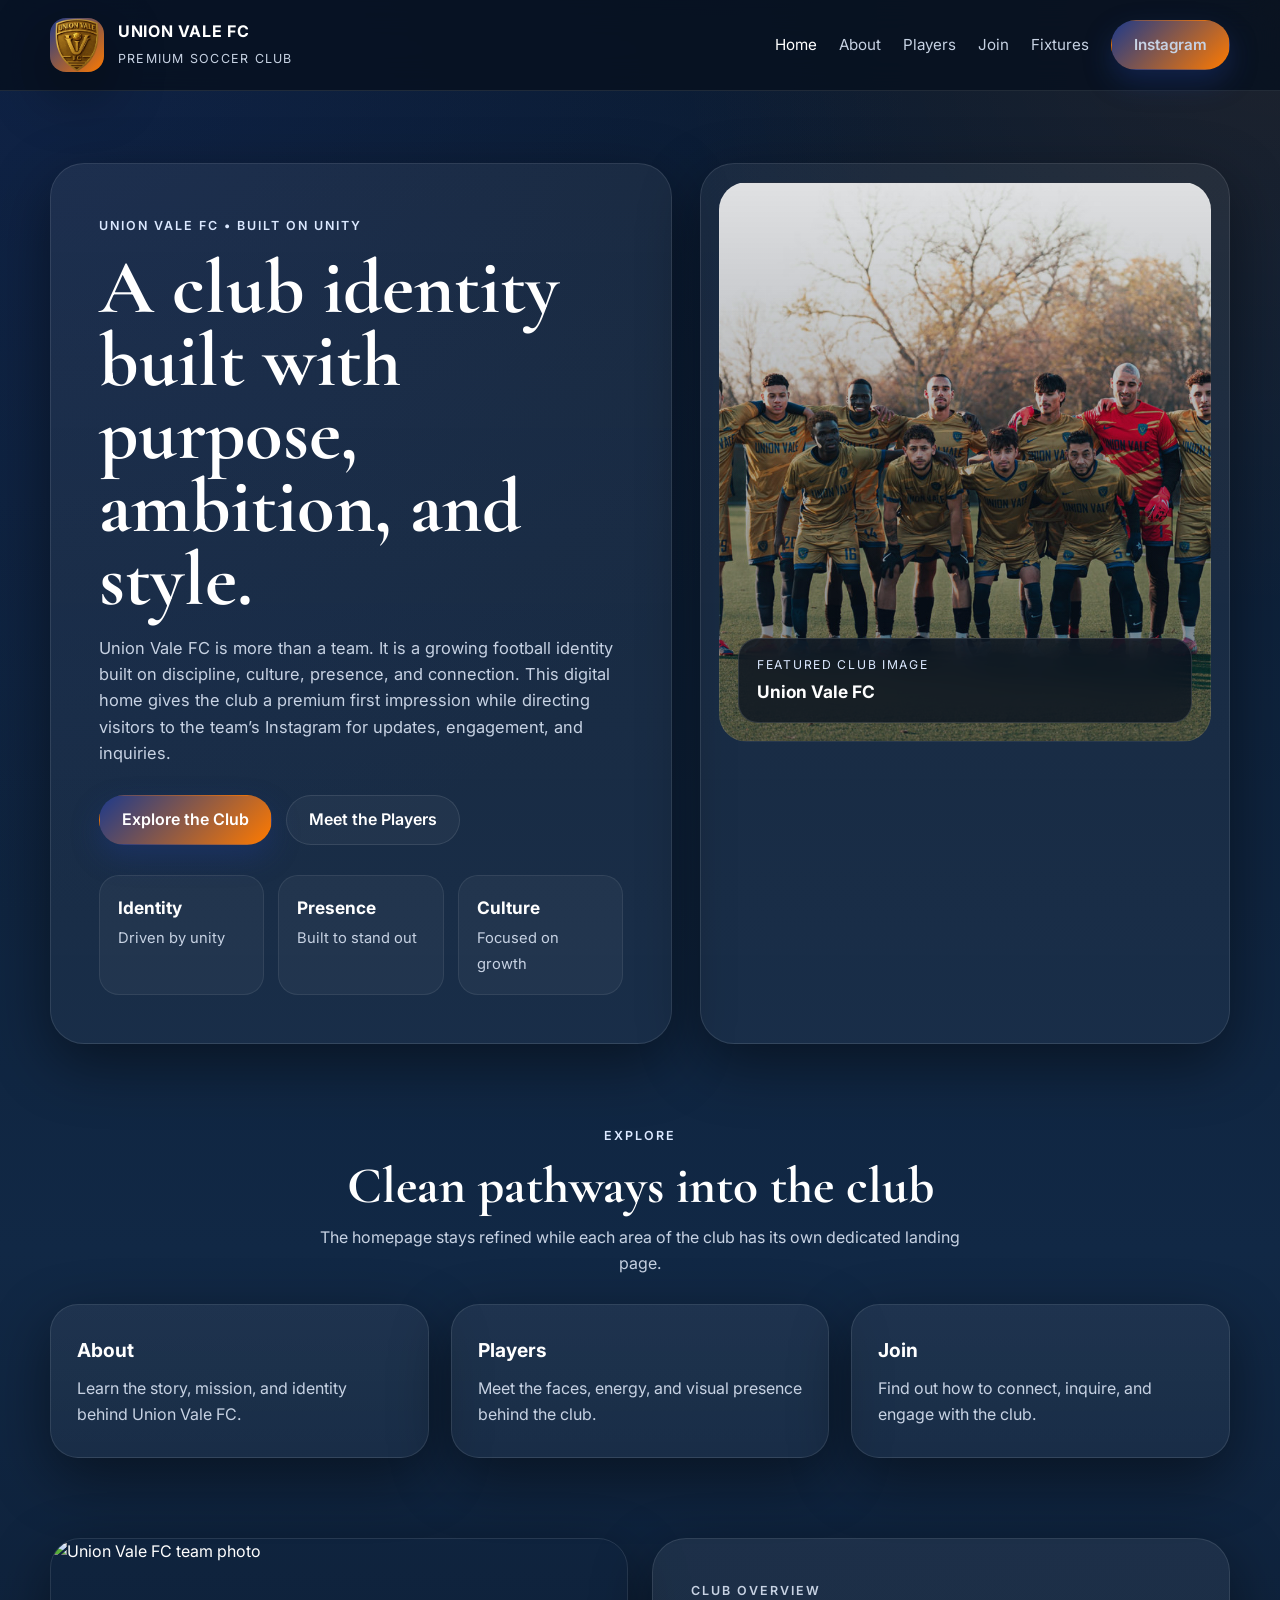
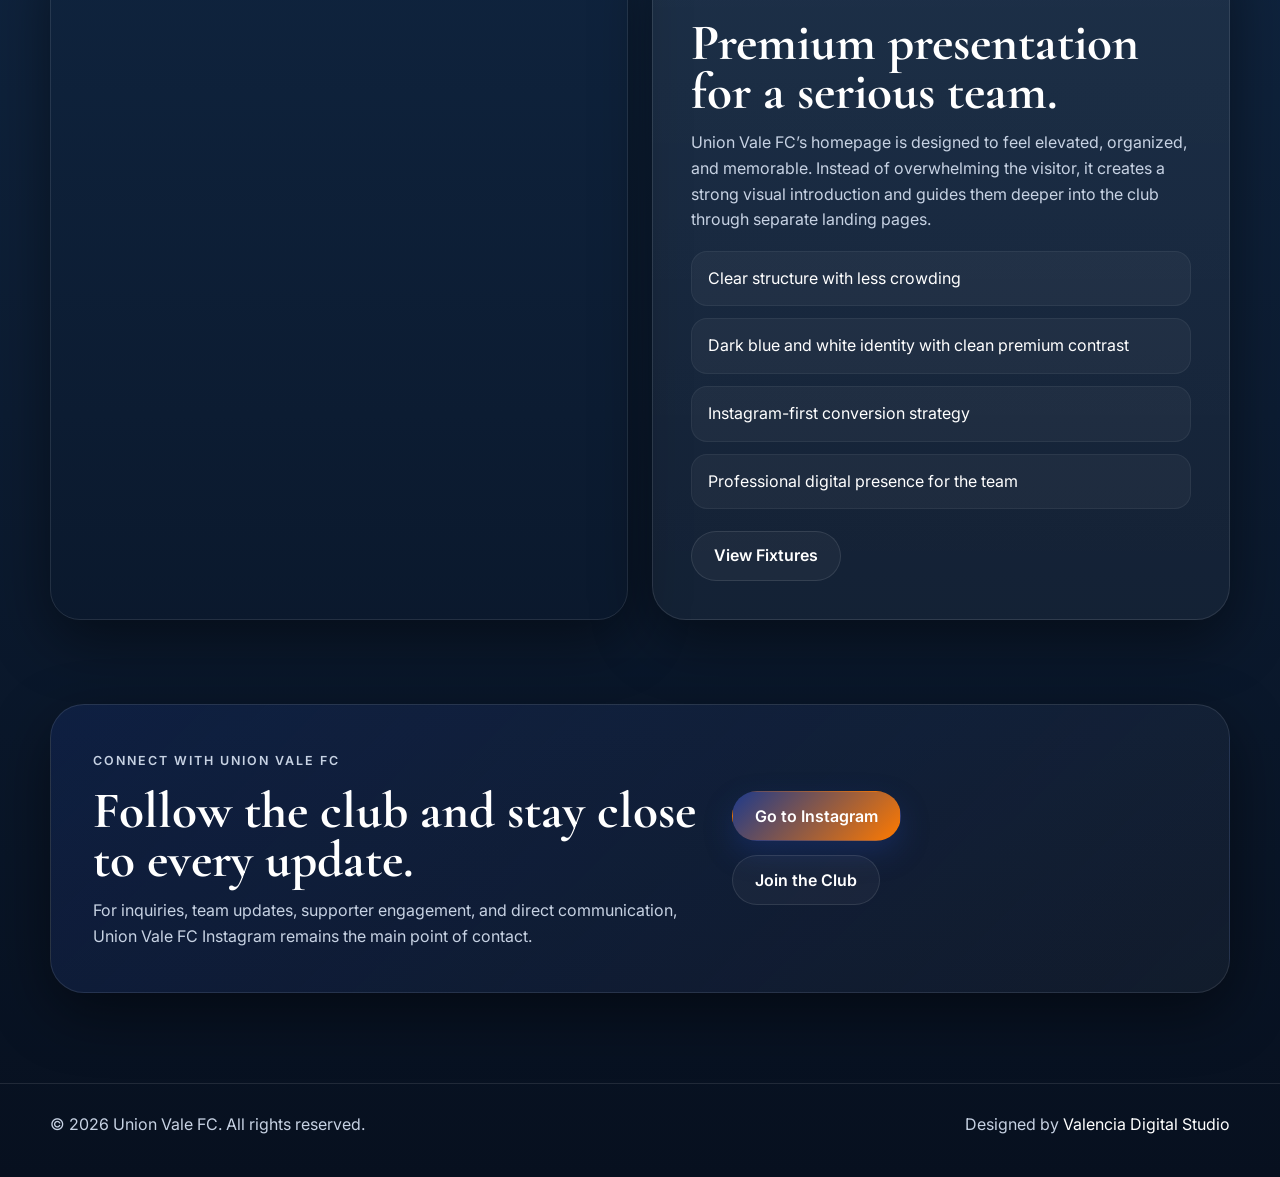
==== commit bc644b60: "Update index.html" ====
--- a/index.html
+++ b/index.html
@@ -4,20 +4,26 @@
   <meta charset="UTF-8" />
   <meta name="viewport" content="width=device-width, initial-scale=1.0" />
   <title>Union Vale FC | Premium Soccer Club</title>
-  <meta name="description" content="Union Vale FC official website. A premium soccer club presence designed by Valencia Digital Studio." />
-
-  <link rel="preconnect" href="https://fonts.googleapis.com">
-  <link rel="preconnect" href="https://fonts.gstatic.com" crossorigin>
-  <link href="https://fonts.googleapis.com/css2?family=Cormorant+Garamond:wght@500;600;700&family=Inter:wght@300;400;500;600;700&display=swap" rel="stylesheet">
-
-  <link rel="stylesheet" href="style.css">
+  <meta
+    name="description"
+    content="Union Vale FC official website. A premium soccer club presence designed by Valencia Digital Studio."
+  />
+
+  <link rel="preconnect" href="https://fonts.googleapis.com" />
+  <link rel="preconnect" href="https://fonts.gstatic.com" crossorigin />
+  <link
+    href="https://fonts.googleapis.com/css2?family=Cormorant+Garamond:wght@500;600;700&family=Inter:wght@300;400;500;600;700&display=swap"
+    rel="stylesheet"
+  />
+
+  <link rel="stylesheet" href="style.css" />
 </head>
 <body>
   <header class="site-header">
     <div class="container nav">
       <a href="index.html" class="brand">
         <div class="crest">
-          <img src="assets/logo.png" alt="Union Vale FC logo">
+          <img src="assets/logo.png" alt="Union Vale FC logo" />
         </div>
         <div class="brand-text">
           <span>Union Vale FC</span>
@@ -31,7 +37,14 @@
         <a href="players.html">Players</a>
         <a href="join.html">Join</a>
         <a href="fixtures.html">Fixtures</a>
-        <a href="https://www.instagram.com/union_vale_fc?igsh=MWFoOGcxbzI4MnBzMg%3D%3D" target="_blank" rel="noopener" class="btn btn-primary">Instagram</a>
+        <a
+          href="https://www.instagram.com/union_vale_fc?igsh=MWFoOGcxbzI4MnBzMg%3D%3D"
+          target="_blank"
+          rel="noopener"
+          class="btn btn-primary"
+        >
+          Instagram
+        </a>
       </nav>
     </div>
   </header>
@@ -41,20 +54,23 @@
       <div class="container hero-grid">
         <div class="hero-copy glass-card">
           <p class="eyebrow">Union Vale FC • Built on Unity</p>
+
           <h1>
             A club identity built with
             <span>purpose, ambition, and style.</span>
           </h1>
+
           <p class="hero-text">
             Union Vale FC is more than a team. It is a growing football identity
             built on discipline, culture, presence, and connection. This digital
-            home gives the club a premium first impression while directing visitors
-            to the team’s Instagram for updates, engagement, and inquiries.
+            home gives the club a premium first impression while directing
+            visitors to the team’s Instagram for updates, engagement, and
+            inquiries.
           </p>
 
           <div class="hero-actions">
             <a href="about.html" class="btn btn-primary">Explore the Club</a>
-            <a href="https://www.instagram.com/union_vale_fc?igsh=MWFoOGcxbzI4MnBzMg%3D%3D" target="_blank" rel="noopener" class="btn btn-secondary">Visit Instagram</a>
+            <a href="players.html" class="btn btn-secondary">Meet the Players</a>
           </div>
 
           <div class="hero-stats">
@@ -90,24 +106,31 @@
           <p class="eyebrow">Explore</p>
           <h2>Clean pathways into the club</h2>
           <p class="section-text">
-            The homepage stays refined while each area of the club gets its own dedicated page.
+            The homepage stays refined while each area of the club has its own
+            dedicated landing page.
           </p>
         </div>
 
         <div class="quick-links-grid">
           <a href="about.html" class="quick-card">
             <h3>About</h3>
-            <p>Learn the story, mission, and identity behind Union Vale FC.</p>
+            <p>
+              Learn the story, mission, and identity behind Union Vale FC.
+            </p>
           </a>
 
           <a href="players.html" class="quick-card">
             <h3>Players</h3>
-            <p>Meet the faces, energy, and visual presence behind the club.</p>
+            <p>
+              Meet the faces, energy, and visual presence behind the club.
+            </p>
           </a>
 
           <a href="join.html" class="quick-card">
             <h3>Join</h3>
-            <p>Find out how to connect, inquire, and engage with the club.</p>
+            <p>
+              Find out how to connect, inquire, and engage with the club.
+            </p>
           </a>
         </div>
       </div>
@@ -116,21 +139,22 @@
     <section class="home-about">
       <div class="container split-grid">
         <div class="image-card">
-          <img src="assets/team-about.jpg" alt="Union Vale FC team photo">
+          <img src="assets/team-about.jpg" alt="Union Vale FC team photo" />
         </div>
 
         <div class="text-card glass-card">
           <p class="eyebrow">Club Overview</p>
           <h2>Premium presentation for a serious team.</h2>
           <p>
-            Union Vale FC’s homepage is designed to feel elevated, organized, and memorable.
-            Instead of overwhelming the visitor, it creates a strong visual introduction and
-            guides them deeper into the club through separate landing pages.
+            Union Vale FC’s homepage is designed to feel elevated, organized,
+            and memorable. Instead of overwhelming the visitor, it creates a
+            strong visual introduction and guides them deeper into the club
+            through separate landing pages.
           </p>
 
           <ul class="feature-list">
             <li>Clear structure with less crowding</li>
-            <li>Premium look inspired by club colors</li>
+            <li>Dark blue and white identity with clean premium contrast</li>
             <li>Instagram-first conversion strategy</li>
             <li>Professional digital presence for the team</li>
           </ul>
@@ -147,13 +171,21 @@
             <p class="eyebrow">Connect with Union Vale FC</p>
             <h2>Follow the club and stay close to every update.</h2>
             <p>
-              For inquiries, team updates, supporter engagement, and direct communication,
-              Union Vale FC Instagram remains the main point of contact.
+              For inquiries, team updates, supporter engagement, and direct
+              communication, Union Vale FC Instagram remains the main point of
+              contact.
             </p>
           </div>
 
           <div class="cta-actions">
-            <a href="https://www.instagram.com/union_vale_fc?igsh=MWFoOGcxbzI4MnBzMg%3D%3D" target="_blank" rel="noopener" class="btn btn-primary">Go to Instagram</a>
+            <a
+              href="https://www.instagram.com/union_vale_fc?igsh=MWFoOGcxbzI4MnBzMg%3D%3D"
+              target="_blank"
+              rel="noopener"
+              class="btn btn-primary"
+            >
+              Go to Instagram
+            </a>
             <a href="join.html" class="btn btn-secondary">Join the Club</a>
           </div>
         </div>
@@ -164,7 +196,16 @@
   <footer class="site-footer">
     <div class="container footer-row">
       <p>© 2026 Union Vale FC. All rights reserved.</p>
-      <p>Designed by <a href="https://www.instagram.com/valenciadigitalstudio?igsh=MWRkOGlpdWNxNnF4ZQ%3D%3D&utm_source=qr" target="_blank" rel="noopener">Valencia Digital Studio</a></p>
+      <p>
+        Designed by
+        <a
+          href="https://www.instagram.com/valenciadigitalstudio?igsh=MWRkOGlpdWNxNnF4ZQ%3D%3D&utm_source=qr"
+          target="_blank"
+          rel="noopener"
+        >
+          Valencia Digital Studio
+        </a>
+      </p>
     </div>
   </footer>
 </body>
--- a/style.css
+++ b/style.css
@@ -1,22 +1,28 @@
 :root {
-  --bg: #08111f;
-  --bg-soft: #0e1930;
-  --panel: rgba(255,255,255,0.06);
-  --panel-2: rgba(255,255,255,0.08);
-  --text: #f5f2ea;
-  --muted: #b8c1d3;
-  --gold: #d4af63;
-  --gold-soft: #ecd7a2;
-  --line: rgba(255,255,255,0.12);
-  --max: 1180px;
-  --shadow: 0 18px 60px rgba(0,0,0,0.35);
-  --radius: 26px;
+  --bg: #0a1a2f;
+  --bg-soft: #112845;
+  --bg-deep: #07101f;
+
+  --primary: #1e3a8a;
+  --secondary: #ff7a00;
+  --accent: #6c2bd9;
+
+  --text: #ffffff;
+  --muted: #c7d2e3;
+  --line: rgba(255, 255, 255, 0.10);
+
+  --card-bg: rgba(255, 255, 255, 0.04);
+  --card-bg-2: rgba(255, 255, 255, 0.06);
+
+  --shadow: 0 20px 60px rgba(0, 0, 0, 0.45);
+  --radius: 28px;
+  --max-width: 1180px;
 }
 
 * {
-  box-sizing: border-box;
   margin: 0;
   padding: 0;
+  box-sizing: border-box;
 }
 
 html {
@@ -24,18 +30,18 @@
 }
 
 body {
-  font-family: 'Inter', sans-serif;
+  font-family: "Inter", sans-serif;
+  color: var(--text);
   background:
-    radial-gradient(circle at top left, rgba(212,175,99,0.14), transparent 30%),
-    radial-gradient(circle at top right, rgba(255,255,255,0.06), transparent 22%),
-    linear-gradient(180deg, #09111f 0%, #08101c 35%, #050a13 100%);
-  color: var(--text);
+    radial-gradient(circle at top left, rgba(30, 58, 138, 0.24), transparent 30%),
+    radial-gradient(circle at top right, rgba(255, 122, 0, 0.08), transparent 20%),
+    linear-gradient(180deg, var(--bg) 0%, var(--bg-soft) 45%, var(--bg-deep) 100%);
   line-height: 1.6;
 }
 
 a {
+  text-decoration: none;
   color: inherit;
-  text-decoration: none;
 }
 
 img {
@@ -44,7 +50,7 @@
 }
 
 .container {
-  width: min(calc(100% - 32px), var(--max));
+  width: min(calc(100% - 32px), var(--max-width));
   margin: 0 auto;
 }
 
@@ -52,59 +58,67 @@
   position: sticky;
   top: 0;
   z-index: 1000;
-  backdrop-filter: blur(18px);
-  background: rgba(8, 17, 31, 0.72);
+  background: rgba(7, 16, 31, 0.82);
+  backdrop-filter: blur(16px);
   border-bottom: 1px solid var(--line);
 }
 
 .nav {
   display: flex;
+  align-items: center;
   justify-content: space-between;
-  align-items: center;
+  gap: 20px;
   padding: 18px 0;
-  gap: 20px;
 }
 
 .brand {
   display: flex;
   align-items: center;
   gap: 14px;
+}
+
+.crest {
+  width: 54px;
+  height: 54px;
+  border-radius: 16px;
+  overflow: hidden;
+  background: linear-gradient(135deg, var(--primary), var(--secondary));
+  box-shadow: var(--shadow);
+  flex-shrink: 0;
+}
+
+.crest img {
+  width: 100%;
+  height: 100%;
+  object-fit: cover;
+}
+
+.brand-text span {
+  display: block;
   font-weight: 700;
-  letter-spacing: 0.06em;
+  font-size: 1rem;
+  letter-spacing: 0.04em;
   text-transform: uppercase;
 }
 
-.crest {
-  width: 46px;
-  height: 46px;
-  border-radius: 14px;
-  background: linear-gradient(135deg, var(--gold), #8f6a2b);
-  color: #111;
-  display: grid;
-  place-items: center;
-  font-weight: 800;
-  box-shadow: var(--shadow);
-  overflow: hidden;
-}
-
-.brand small {
-  display: block;
-  color: var(--muted);
-  font-weight: 500;
-  font-size: 0.72rem;
-  letter-spacing: 0.14em;
+.brand-text small {
+  color: var(--muted);
+  font-size: 0.78rem;
+  letter-spacing: 0.10em;
+  text-transform: uppercase;
 }
 
 .nav-links {
   display: flex;
-  gap: 26px;
-  align-items: center;
+  align-items: center;
+  gap: 22px;
   flex-wrap: wrap;
 }
 
 .nav-links a {
   color: var(--muted);
   font-size: 0.95rem;
+  transition: 0.25s ease;
 }
 
 .nav-links a:hover,
@@ -116,323 +130,274 @@
   display: inline-flex;
   align-items: center;
   justify-content: center;
-  gap: 10px;
-  min-height: 52px;
-  padding: 0 24px;
+  min-height: 50px;
+  padding: 0 22px;
   border-radius: 999px;
   font-weight: 600;
   transition: 0.25s ease;
   border: 1px solid transparent;
-  cursor: pointer;
+}
+
+.btn:hover {
+  transform: translateY(-2px);
 }
 
 .btn-primary {
-  background: linear-gradient(135deg, var(--gold-soft), var(--gold));
-  color: #101010;
-  box-shadow: 0 12px 28px rgba(212,175,99,0.26);
-}
-
-.btn-primary:hover {
-  transform: translateY(-2px);
+  background: linear-gradient(135deg, var(--primary), var(--secondary));
+  color: #fff;
+  box-shadow: 0 12px 28px rgba(30, 58, 138, 0.40);
 }
 
 .btn-secondary {
-  background: rgba(255,255,255,0.03);
+  background: rgba(255, 255, 255, 0.04);
+  color: var(--text);
   border-color: var(--line);
-  color: var(--text);
-}
-
-.hero {
-  padding: 84px 0 54px;
-}
-
-.hero-grid {
-  display: grid;
-  grid-template-columns: 1.08fr 0.92fr;
-  gap: 34px;
-  align-items: stretch;
-}
-
-.hero-copy,
-.hero-card {
-  background: linear-gradient(180deg, rgba(255,255,255,0.06), rgba(255,255,255,0.03));
+}
+
+.glass-card {
+  background: linear-gradient(180deg, var(--card-bg-2), var(--card-bg));
   border: 1px solid var(--line);
   border-radius: 34px;
   box-shadow: var(--shadow);
 }
 
+.eyebrow {
+  display: inline-block;
+  margin-bottom: 16px;
+  color: #dbe8ff;
+  text-transform: uppercase;
+  letter-spacing: 0.16em;
+  font-size: 0.78rem;
+  font-weight: 600;
+}
+
+.section-head {
+  margin-bottom: 28px;
+}
+
+.section-head.center {
+  text-align: center;
+}
+
+.section-head h2,
+.text-card h2,
+.cta-box h2 {
+  font-family: "Cormorant Garamond", serif;
+  font-size: clamp(2.2rem, 4vw, 3.8rem);
+  line-height: 0.95;
+  margin-bottom: 14px;
+}
+
+.section-text {
+  color: var(--muted);
+  max-width: 680px;
+  margin: 0 auto;
+}
+
+.hero {
+  padding: 72px 0 54px;
+}
+
+.hero-grid {
+  display: grid;
+  grid-template-columns: 1.08fr 0.92fr;
+  gap: 28px;
+  align-items: stretch;
+}
+
 .hero-copy {
-  padding: 54px;
-  position: relative;
-  overflow: hidden;
-}
-
-.eyebrow {
-  display: inline-flex;
-  align-items: center;
-  gap: 10px;
-  color: var(--gold-soft);
-  font-size: 0.82rem;
-  text-transform: uppercase;
-  letter-spacing: 0.18em;
-  margin-bottom: 20px;
-}
-
-.hero h1 {
-  font-family: 'Cormorant Garamond', serif;
+  padding: 48px;
+}
+
+.hero-copy h1 {
+  font-family: "Cormorant Garamond", serif;
   font-size: clamp(3rem, 6vw, 5.3rem);
   line-height: 0.95;
-  letter-spacing: -0.03em;
   margin-bottom: 18px;
 }
 
-.hero h1 span {
-  color: var(--gold-soft);
-}
-
-.hero p {
-  color: var(--muted);
-  max-width: 640px;
-  font-size: 1.02rem;
+.hero-copy h1 span {
+  color: #ffffff;
+}
+
+.hero-text {
+  color: var(--muted);
+  max-width: 620px;
   margin-bottom: 28px;
+  font-size: 1.03rem;
 }
 
 .hero-actions {
   display: flex;
+  flex-wrap: wrap;
   gap: 14px;
-  flex-wrap: wrap;
   margin-bottom: 30px;
 }
 
-.stat-row {
+.hero-stats {
   display: grid;
   grid-template-columns: repeat(3, 1fr);
   gap: 14px;
-  margin-top: 24px;
-}
-
-.stat {
+}
+
+.stat-box {
+  background: rgba(255, 255, 255, 0.04);
+  border: 1px solid rgba(255, 255, 255, 0.08);
+  border-radius: 20px;
   padding: 18px;
-  border-radius: 20px;
-  background: rgba(255,255,255,0.04);
-  border: 1px solid rgba(255,255,255,0.08);
-}
-
-.stat strong {
+}
+
+.stat-box strong {
   display: block;
-  font-size: 1.4rem;
-  margin-bottom: 2px;
-}
-
-.stat span {
-  color: var(--muted);
-  font-size: 0.9rem;
-}
-
-.hero-card {
-  padding: 24px;
-  display: flex;
-  flex-direction: column;
-  gap: 18px;
-}
-
-.image-frame {
-  flex: 1;
-  min-height: 520px;
-  border-radius: 26px;
+  margin-bottom: 4px;
+  font-size: 1.08rem;
+}
+
+.stat-box span {
+  color: var(--muted);
+  font-size: 0.92rem;
+}
+
+.hero-visual {
+  padding: 18px;
+}
+
+.hero-image {
+  min-height: 560px;
+  border-radius: 28px;
   overflow: hidden;
   position: relative;
-  border: 1px solid rgba(255,255,255,0.08);
   background:
-    linear-gradient(rgba(7,12,22,0.18), rgba(7,12,22,0.45)),
-    url('assets/hero-team.jpg') center/cover;
-}
-
-.image-badge {
+    linear-gradient(rgba(7, 16, 31, 0.12), rgba(7, 16, 31, 0.54)),
+    url("assets/hero-team.jpg") center/cover no-repeat;
+  border: 1px solid rgba(255, 255, 255, 0.08);
+}
+
+.hero-overlay {
   position: absolute;
   left: 18px;
+  right: 18px;
   bottom: 18px;
-  right: 18px;
-  display: flex;
-  justify-content: space-between;
-  gap: 14px;
-  align-items: center;
   padding: 16px 18px;
   border-radius: 20px;
-  background: rgba(8,17,31,0.72);
+  background: rgba(7, 16, 31, 0.76);
   backdrop-filter: blur(14px);
-  border: 1px solid rgba(255,255,255,0.12);
-}
-
-.image-badge div small {
-  color: var(--gold-soft);
+  border: 1px solid rgba(255, 255, 255, 0.12);
+}
+
+.hero-overlay p {
+  color: #dbe8ff;
+  font-size: 0.76rem;
   text-transform: uppercase;
-  letter-spacing: 0.12em;
-  font-size: 0.72rem;
-}
-
-.image-badge div strong {
-  display: block;
-  margin-top: 4px;
-  font-size: 1.05rem;
-}
-
-section {
-  padding: 36px 0 84px;
-}
-
-.section-head {
-  display: flex;
-  justify-content: space-between;
-  align-items: end;
-  gap: 18px;
-  margin-bottom: 28px;
-}
-
-.section-head h2 {
-  font-family: 'Cormorant Garamond', serif;
-  font-size: clamp(2.2rem, 4vw, 3.5rem);
-  line-height: 0.95;
-}
-
-.section-head p {
-  color: var(--muted);
-  max-width: 560px;
-}
-
-.grid-3 {
+  letter-spacing: 0.14em;
+  margin-bottom: 4px;
+}
+
+.hero-overlay strong {
+  font-size: 1.08rem;
+}
+
+.quick-links-section {
+  padding: 24px 0 80px;
+}
+
+.quick-links-grid {
   display: grid;
   grid-template-columns: repeat(3, 1fr);
   gap: 22px;
 }
 
-.card {
-  background: linear-gradient(180deg, rgba(255,255,255,0.06), rgba(255,255,255,0.035));
+.quick-card {
+  padding: 30px 26px;
+  border-radius: var(--radius);
+  background: linear-gradient(180deg, var(--card-bg-2), var(--card-bg));
   border: 1px solid var(--line);
-  border-radius: var(--radius);
-  padding: 26px;
   box-shadow: var(--shadow);
-}
-
-.card h3 {
-  font-size: 1.18rem;
+  transition: 0.25s ease;
+}
+
+.quick-card:hover {
+  border-color: rgba(255, 255, 255, 0.18);
+  box-shadow: 0 20px 60px rgba(30, 58, 138, 0.18);
+  transform: translateY(-4px);
+}
+
+.quick-card h3 {
+  font-size: 1.2rem;
   margin-bottom: 10px;
 }
 
-.card p,
-.card li {
-  color: var(--muted);
-}
-
-.program-image {
-  height: 260px;
-  border-radius: 22px;
-  margin-bottom: 18px;
-  background-size: cover;
-  background-position: center;
-  border: 1px solid rgba(255,255,255,0.08);
-}
-
-.about-grid {
+.quick-card p {
+  color: var(--muted);
+}
+
+.home-about {
+  padding: 0 0 84px;
+}
+
+.split-grid {
   display: grid;
   grid-template-columns: 1fr 1fr;
   gap: 24px;
-}
-
-.about-photo {
-  min-height: 500px;
+  align-items: stretch;
+}
+
+.image-card {
   border-radius: 30px;
+  overflow: hidden;
   border: 1px solid var(--line);
   box-shadow: var(--shadow);
-  background:
-    linear-gradient(rgba(5,10,19,0.2), rgba(5,10,19,0.5)),
-    url('assets/team-about.jpg') center/cover;
-}
-
-.list {
+}
+
+.image-card img {
+  width: 100%;
+  height: 100%;
+  min-height: 500px;
+  object-fit: cover;
+}
+
+.text-card {
+  padding: 38px;
+}
+
+.text-card p {
+  color: var(--muted);
+  margin-bottom: 18px;
+}
+
+.feature-list {
   list-style: none;
   display: grid;
-  gap: 14px;
-  margin-top: 18px;
-}
-
-.list li {
-  padding: 16px 18px;
-  border-radius: 18px;
-  background: rgba(255,255,255,0.04);
-  border: 1px solid rgba(255,255,255,0.06);
-}
-
-.schedule {
-  overflow: hidden;
-}
-
-.match {
-  display: grid;
-  grid-template-columns: 120px 1fr 130px;
-  gap: 18px;
-  align-items: center;
-  padding: 18px 0;
-  border-bottom: 1px solid rgba(255,255,255,0.08);
-}
-
-.match:last-child {
-  border-bottom: none;
-}
-
-.match time {
-  color: var(--gold-soft);
-  font-weight: 600;
-  font-size: 0.95rem;
-}
-
-.match strong {
-  display: block;
-  font-size: 1.05rem;
-}
-
-.match span {
-  color: var(--muted);
-  font-size: 0.95rem;
-}
-
-.tag {
-  justify-self: end;
-  border: 1px solid rgba(212,175,99,0.36);
-  color: var(--gold-soft);
-  border-radius: 999px;
-  padding: 10px 14px;
-  font-size: 0.82rem;
-  text-transform: uppercase;
-  letter-spacing: 0.08em;
-}
-
-.cta {
-  padding-bottom: 90px;
+  gap: 12px;
+  margin-bottom: 22px;
+}
+
+.feature-list li {
+  padding: 14px 16px;
+  border-radius: 16px;
+  background: rgba(255, 255, 255, 0.04);
+  color: var(--text);
+  border: 1px solid rgba(255, 255, 255, 0.06);
+}
+
+.home-cta {
+  padding: 0 0 90px;
 }
 
 .cta-box {
+  display: grid;
+  grid-template-columns: 1.15fr 0.85fr;
+  gap: 24px;
+  align-items: center;
   padding: 42px;
   border-radius: 34px;
-  background: linear-gradient(135deg, rgba(212,175,99,0.16), rgba(255,255,255,0.05));
+  background: linear-gradient(135deg, rgba(30, 58, 138, 0.24), rgba(255, 255, 255, 0.04));
   border: 1px solid var(--line);
   box-shadow: var(--shadow);
-  display: grid;
-  grid-template-columns: 1.15fr 0.85fr;
-  gap: 24px;
-  align-items: center;
-}
-
-.cta-box h2 {
-  font-family: 'Cormorant Garamond', serif;
-  font-size: clamp(2.3rem, 4vw, 3.6rem);
-  line-height: 0.95;
-  margin-bottom: 12px;
 }
 
 .cta-box p {
   color: var(--muted);
-  max-width: 620px;
 }
 
 .cta-actions {
@@ -440,53 +405,50 @@
   flex-direction: column;
   gap: 14px;
   align-items: flex-start;
-  justify-content: center;
-}
-
-footer {
+}
+
+.site-footer {
   border-top: 1px solid var(--line);
   padding: 28px 0 40px;
-  color: var(--muted);
 }
 
 .footer-row {
   display: flex;
+  align-items: center;
   justify-content: space-between;
   gap: 16px;
   flex-wrap: wrap;
-  align-items: center;
-}
-
-.credit a {
-  color: var(--gold-soft);
+}
+
+.footer-row p {
+  color: var(--muted);
+}
+
+.footer-row a {
+  color: #ffffff;
 }
 
 @media (max-width: 980px) {
   .hero-grid,
-  .about-grid,
-  .cta-box,
-  .grid-3 {
+  .quick-links-grid,
+  .split-grid,
+  .cta-box {
     grid-template-columns: 1fr;
   }
 
-  .image-frame,
-  .about-photo {
+  .hero-image {
+    min-height: 420px;
+  }
+
+  .image-card img {
     min-height: 380px;
   }
-
-  .match {
-    grid-template-columns: 1fr;
-  }
-
-  .tag {
-    justify-self: start;
-  }
-}
-
-@media (max-width: 720px) {
+}
+
+@media (max-width: 760px) {
   .nav {
+    flex-direction: column;
     align-items: flex-start;
-    flex-direction: column;
   }
 
   .nav-links {
@@ -494,23 +456,19 @@
   }
 
   .hero-copy {
-    padding: 32px 24px;
-  }
-
-  .hero-card {
-    padding: 16px;
-  }
-
-  .stat-row {
-    grid-template-columns: 1fr;
-  }
-
-  .section-head {
-    align-items: flex-start;
-    flex-direction: column;
-  }
-
+    padding: 30px 24px;
+  }
+
+  .text-card,
   .cta-box {
     padding: 28px 22px;
   }
-}
+
+  .hero-stats {
+    grid-template-columns: 1fr;
+  }
+
+  .hero-copy h1 {
+    font-size: clamp(2.6rem, 9vw, 4rem);
+  }
+}
